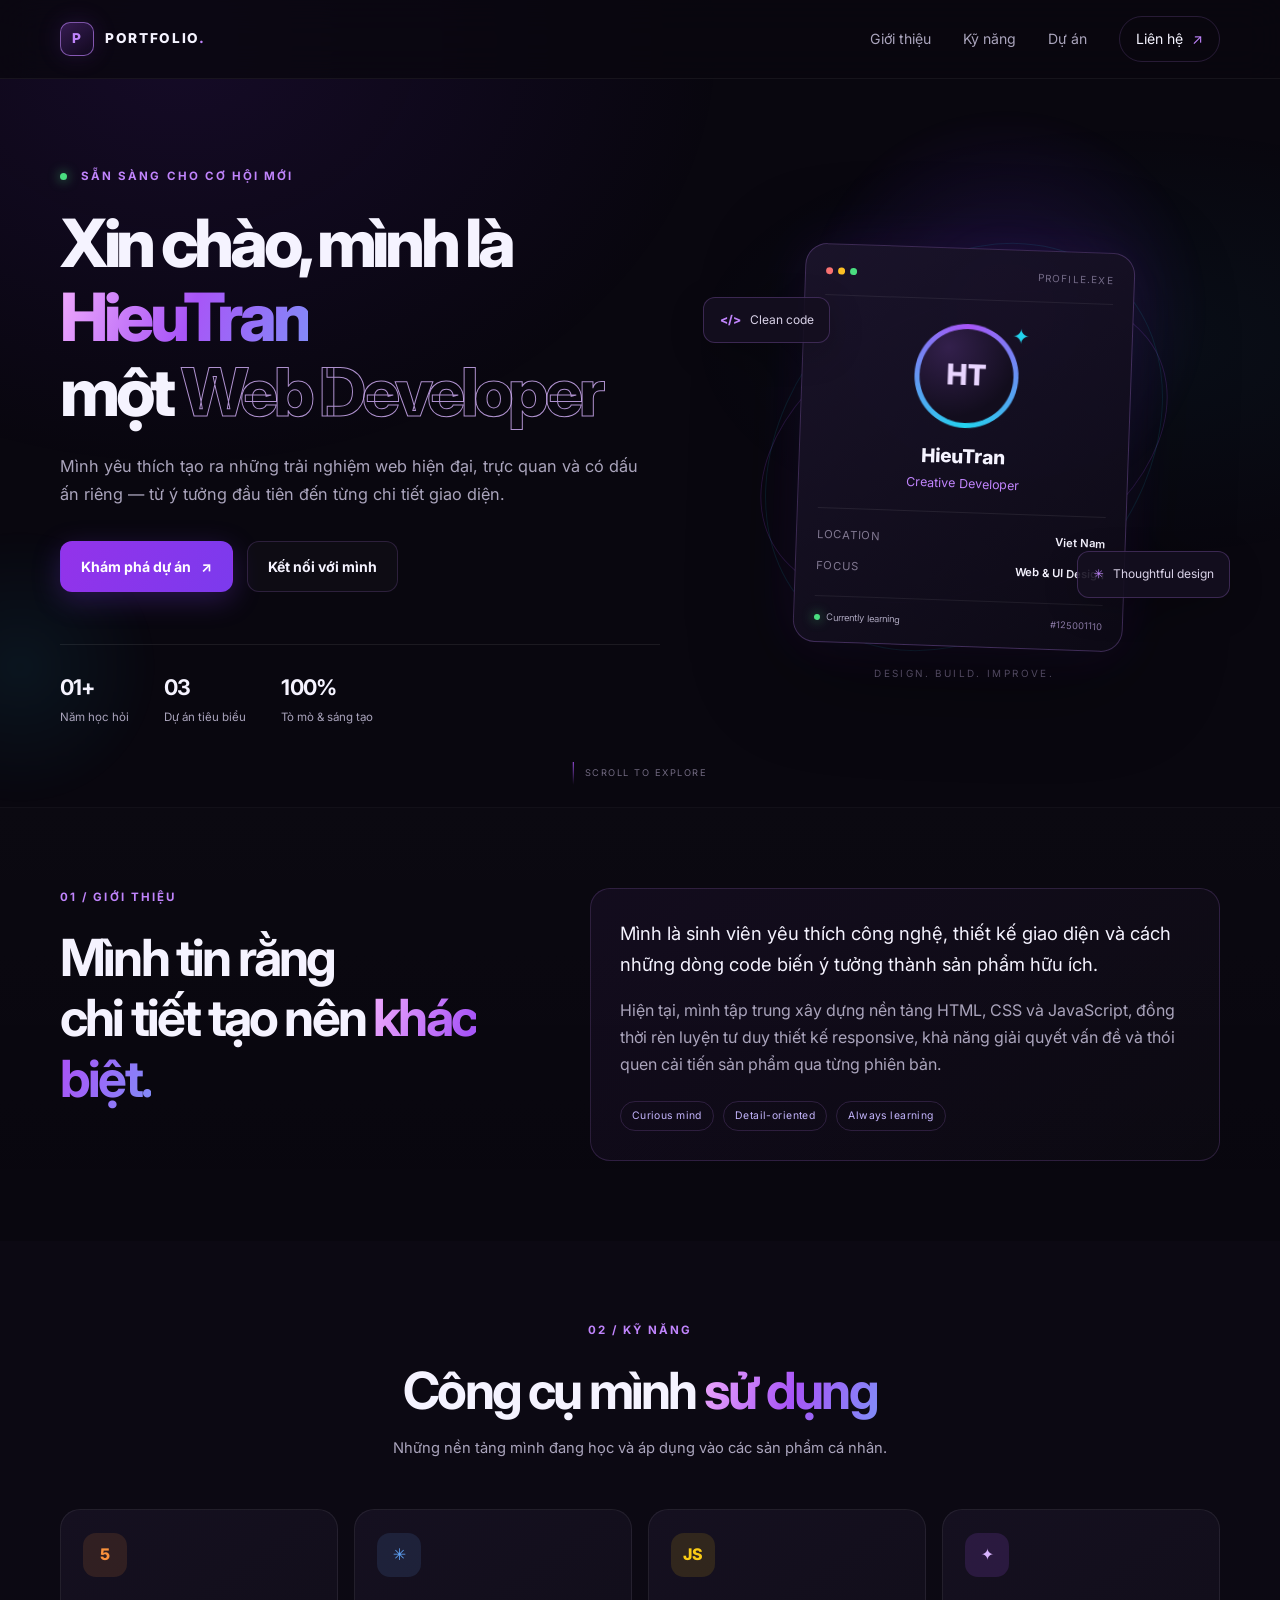
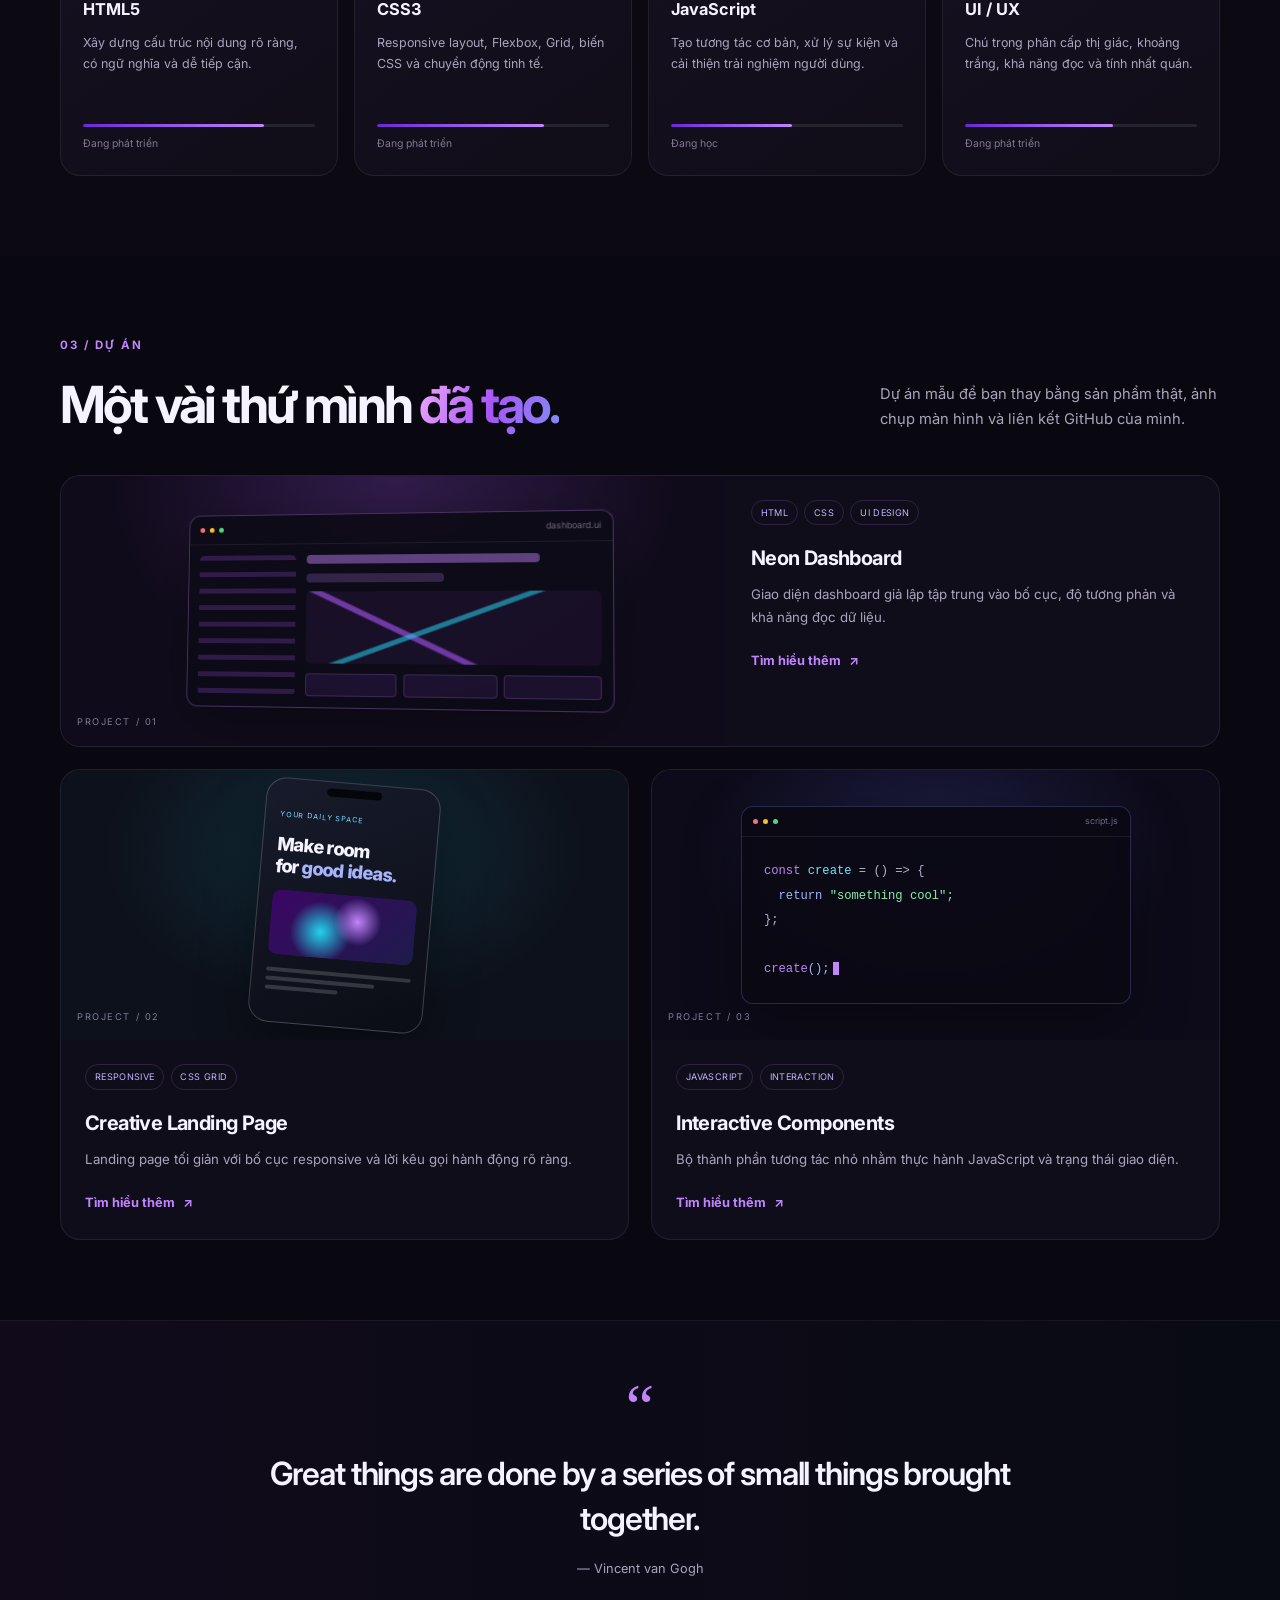
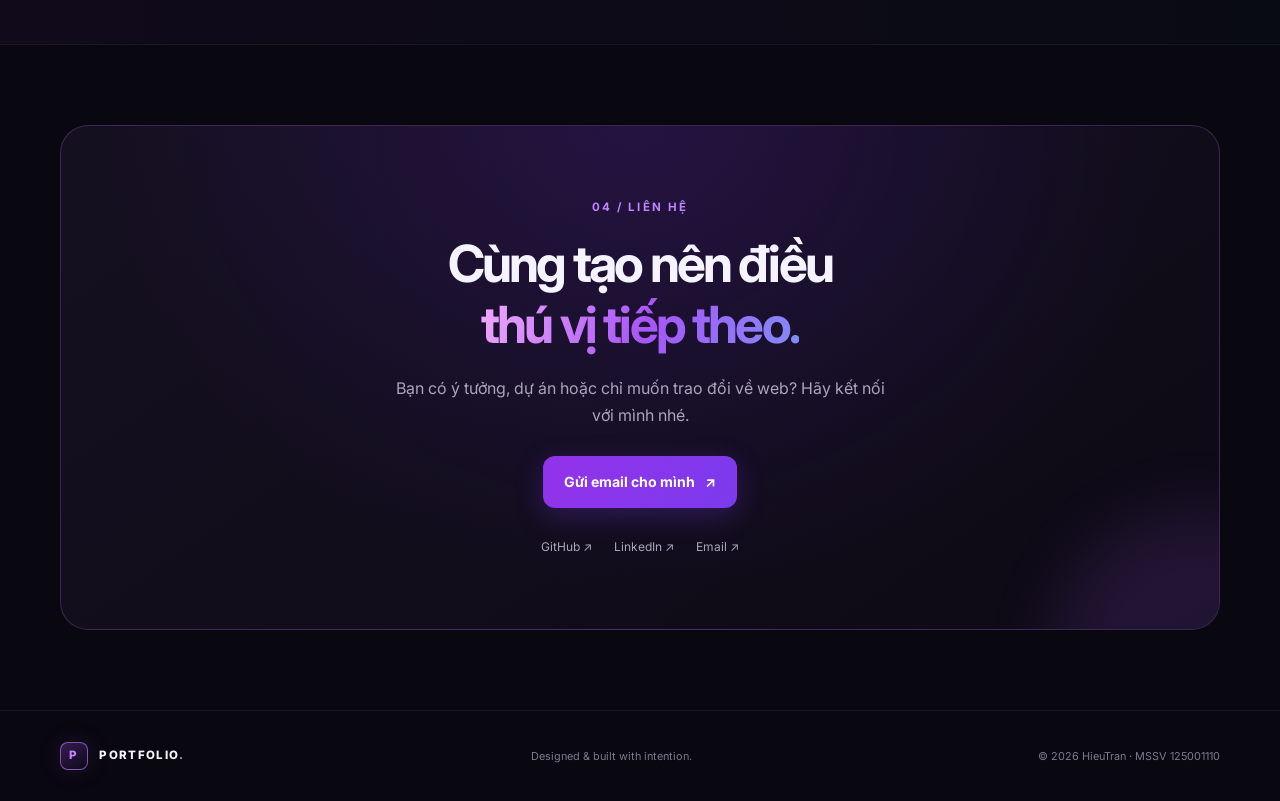
==== Portfolio_Dark_Neon_125001110/index.html @ f409e131 "Add files via upload" ====
<!doctype html>
<html lang="vi">
<head>
  <meta charset="utf-8">
  <meta name="viewport" content="width=device-width, initial-scale=1">
  <meta name="description" content="Portfolio cá nhân — giới thiệu, kỹ năng, dự án và cách liên hệ.">
  <meta name="theme-color" content="#09070f">
  <title>Portfolio | HieuTran</title>

  <!-- Animate.css: hiệu ứng mở đầu cho tiêu đề, mô tả và CTA -->
  <link rel="stylesheet" href="https://cdnjs.cloudflare.com/ajax/libs/animate.css/4.1.1/animate.min.css">
  <!-- AOS: hiệu ứng khi cuộn đến từng khu vực -->
  <link rel="stylesheet" href="https://unpkg.com/aos@2.3.1/dist/aos.css">
  <link rel="preconnect" href="https://fonts.googleapis.com">
  <link rel="preconnect" href="https://fonts.gstatic.com" crossorigin>
  <link href="https://fonts.googleapis.com/css2?family=Inter:wght@400;500;600;700;800&display=swap" rel="stylesheet">
  <link rel="stylesheet" href="css/style.css">
  <script src="js/main.js" defer></script>
</head>
<body>
  <a class="skip-link" href="#main">Bỏ qua điều hướng</a>
  <header class="site-header">
    <div class="container header-inner">
      <a class="brand" href="#home" aria-label="Về đầu trang"><span class="brand-mark">P</span><span>PORTFOLIO<span class="brand-dot">.</span></span></a>
      <button class="menu-toggle" type="button" aria-expanded="false" aria-controls="primary-nav" aria-label="Mở menu điều hướng">
        <span></span><span></span><span></span>
      </button>
      <nav id="primary-nav" class="primary-nav" aria-label="Điều hướng chính">
        <a href="#about">Giới thiệu</a>
        <a href="#skills">Kỹ năng</a>
        <a href="#projects">Dự án</a>
        <a href="#contact" class="nav-cta">Liên hệ <span aria-hidden="true">↗</span></a>
      </nav>
    </div>
  </header>

  <main id="main">
    <section id="home" class="hero section-shell">
      <div class="hero-glow hero-glow-one" aria-hidden="true"></div>
      <div class="hero-glow hero-glow-two" aria-hidden="true"></div>
      <div class="container hero-grid">
        <div class="hero-copy">
          <p class="eyebrow animate__animated animate__fadeInUp"><span class="status-dot"></span> SẴN SÀNG CHO CƠ HỘI MỚI</p>
          <h1 class="animate__animated animate__fadeInUp animate__delay-1s">Xin chào, mình là <span class="gradient-text">HieuTran</span><br>một <span class="outline-text">Web Developer</span></h1>
          <p class="hero-description animate__animated animate__fadeInUp animate__delay-2s">Mình yêu thích tạo ra những trải nghiệm web hiện đại, trực quan và có dấu ấn riêng — từ ý tưởng đầu tiên đến từng chi tiết giao diện.</p>
          <div class="hero-actions animate__animated animate__fadeInUp animate__delay-2s">
            <a class="button button-primary" href="#projects">Khám phá dự án <span aria-hidden="true">↗</span></a>
            <a class="button button-ghost" href="#contact">Kết nối với mình</a>
          </div>
          <div class="hero-meta">
            <div><strong>01+</strong><span>Năm học hỏi</span></div>
            <div><strong>03</strong><span>Dự án tiêu biểu</span></div>
            <div><strong>100%</strong><span>Tò mò & sáng tạo</span></div>
          </div>
        </div>
        <div class="hero-visual" data-aos="zoom-in" data-aos-duration="900">
          <div class="orbit orbit-one"></div><div class="orbit orbit-two"></div>
          <div class="profile-card">
            <div class="profile-card-top"><span class="window-dots"><i></i><i></i><i></i></span><span class="card-label">PROFILE.EXE</span></div>
            <div class="avatar-wrap"><div class="avatar-ring"><div class="avatar">HT</div></div><span class="avatar-spark">✦</span></div>
            <p class="profile-name">HieuTran</p>
            <p class="profile-role">Creative Developer</p>
            <div class="profile-divider"></div>
            <div class="profile-data"><span>LOCATION</span><strong>Viet Nam</strong></div>
            <div class="profile-data"><span>FOCUS</span><strong>Web & UI Design</strong></div>
            <div class="profile-card-footer"><span class="status-dot"></span> Currently learning <span class="footer-code">#125001110</span></div>
          </div>
          <div class="floating-tag tag-code"><span>&lt;/&gt;</span> Clean code</div>
          <div class="floating-tag tag-design"><span>✳</span> Thoughtful design</div>
          <div class="visual-caption">DESIGN. BUILD. IMPROVE.</div>
        </div>
      </div>
      <a href="#about" class="scroll-cue" aria-label="Cuộn xuống phần giới thiệu"><span></span> SCROLL TO EXPLORE</a>
    </section>

    <section id="about" class="section section-about">
      <div class="container about-grid">
        <div class="section-heading" data-aos="fade-up">
          <p class="eyebrow">01 / GIỚI THIỆU</p>
          <h2>Mình tin rằng<br>chi tiết tạo nên <span class="gradient-text">khác biệt.</span></h2>
        </div>
        <article class="about-card" data-aos="fade-up" data-aos-delay="100">
          <p class="large-copy">Mình là sinh viên yêu thích công nghệ, thiết kế giao diện và cách những dòng code biến ý tưởng thành sản phẩm hữu ích.</p>
          <p>Hiện tại, mình tập trung xây dựng nền tảng HTML, CSS và JavaScript, đồng thời rèn luyện tư duy thiết kế responsive, khả năng giải quyết vấn đề và thói quen cải tiến sản phẩm qua từng phiên bản.</p>
          <div class="about-tags"><span>Curious mind</span><span>Detail-oriented</span><span>Always learning</span></div>
        </article>
      </div>
    </section>

    <section id="skills" class="section section-skills">
      <div class="container">
        <div class="section-heading centered" data-aos="fade-up">
          <p class="eyebrow">02 / KỸ NĂNG</p>
          <h2>Công cụ mình <span class="gradient-text">sử dụng</span></h2>
          <p class="section-intro">Những nền tảng mình đang học và áp dụng vào các sản phẩm cá nhân.</p>
        </div>
        <div class="skills-grid">
          <article class="skill-card" data-aos="fade-up" data-aos-delay="0"><div class="skill-icon icon-html">5</div><h3>HTML5</h3><p>Xây dựng cấu trúc nội dung rõ ràng, có ngữ nghĩa và dễ tiếp cận.</p><div class="skill-level"><span style="width:78%"></span></div><small>Đang phát triển</small></article>
          <article class="skill-card" data-aos="fade-up" data-aos-delay="100"><div class="skill-icon icon-css">✳</div><h3>CSS3</h3><p>Responsive layout, Flexbox, Grid, biến CSS và chuyển động tinh tế.</p><div class="skill-level"><span style="width:72%"></span></div><small>Đang phát triển</small></article>
          <article class="skill-card" data-aos="fade-up" data-aos-delay="200"><div class="skill-icon icon-js">JS</div><h3>JavaScript</h3><p>Tạo tương tác cơ bản, xử lý sự kiện và cải thiện trải nghiệm người dùng.</p><div class="skill-level"><span style="width:52%"></span></div><small>Đang học</small></article>
          <article class="skill-card" data-aos="fade-up" data-aos-delay="300"><div class="skill-icon icon-ui">✦</div><h3>UI / UX</h3><p>Chú trọng phân cấp thị giác, khoảng trắng, khả năng đọc và tính nhất quán.</p><div class="skill-level"><span style="width:64%"></span></div><small>Đang phát triển</small></article>
        </div>
      </div>
    </section>

    <section id="projects" class="section section-projects">
      <div class="container">
        <div class="section-heading project-heading" data-aos="fade-up">
          <div><p class="eyebrow">03 / DỰ ÁN</p><h2>Một vài thứ mình <span class="gradient-text">đã tạo.</span></h2></div>
          <p class="section-intro">Dự án mẫu để bạn thay bằng sản phẩm thật, ảnh chụp màn hình và liên kết GitHub của mình.</p>
        </div>
        <div class="projects-grid">
          <article class="project-card project-featured" data-aos="fade-up">
            <div class="project-art art-one"><div class="art-window"><div class="art-top"><i></i><i></i><i></i><span>dashboard.ui</span></div><div class="art-layout"><div class="art-sidebar"></div><div class="art-content"><div class="art-bar"></div><div class="art-bar short"></div><div class="art-chart"></div><div class="art-cards"><i></i><i></i><i></i></div></div></div></div><span class="art-index">PROJECT / 01</span></div>
            <div class="project-info"><div class="project-tags"><span>HTML</span><span>CSS</span><span>UI DESIGN</span></div><h3>Neon Dashboard</h3><p>Giao diện dashboard giả lập tập trung vào bố cục, độ tương phản và khả năng đọc dữ liệu.</p><a class="text-link" href="#contact">Tìm hiểu thêm <span aria-hidden="true">↗</span></a></div>
          </article>
          <article class="project-card" data-aos="fade-up" data-aos-delay="100">
            <div class="project-art art-two"><div class="phone-mock"><div class="phone-notch"></div><div class="phone-kicker">YOUR DAILY SPACE</div><div class="phone-title">Make room<br>for <span>good ideas.</span></div><div class="phone-shape"></div><div class="phone-lines"><i></i><i></i><i></i></div></div><span class="art-index">PROJECT / 02</span></div>
            <div class="project-info"><div class="project-tags"><span>RESPONSIVE</span><span>CSS GRID</span></div><h3>Creative Landing Page</h3><p>Landing page tối giản với bố cục responsive và lời kêu gọi hành động rõ ràng.</p><a class="text-link" href="#contact">Tìm hiểu thêm <span aria-hidden="true">↗</span></a></div>
          </article>
          <article class="project-card" data-aos="fade-up" data-aos-delay="200">
            <div class="project-art art-three"><div class="code-window"><div class="code-top"><i></i><i></i><i></i><span>script.js</span></div><div class="code-lines"><b>const</b> <em>create</em> = () =&gt; {<br><span> &nbsp; return</span> <strong>"something cool";</strong><br>};<br><br><b>create</b><span>();</span><div class="code-cursor"></div></div></div><span class="art-index">PROJECT / 03</span></div>
            <div class="project-info"><div class="project-tags"><span>JAVASCRIPT</span><span>INTERACTION</span></div><h3>Interactive Components</h3><p>Bộ thành phần tương tác nhỏ nhằm thực hành JavaScript và trạng thái giao diện.</p><a class="text-link" href="#contact">Tìm hiểu thêm <span aria-hidden="true">↗</span></a></div>
          </article>
        </div>
      </div>
    </section>

    <section class="quote-section">
      <div class="container quote-inner" data-aos="fade-up"><span class="quote-mark">“</span><blockquote>Great things are done by a series of small things brought together.</blockquote><p>— Vincent van Gogh</p></div>
    </section>

    <section id="contact" class="section section-contact">
      <div class="container contact-panel" data-aos="zoom-in">
        <div class="contact-orb" aria-hidden="true"></div>
        <p class="eyebrow">04 / LIÊN HỆ</p>
        <h2>Cùng tạo nên điều<br><span class="gradient-text">thú vị tiếp theo.</span></h2>
        <p class="contact-copy">Bạn có ý tưởng, dự án hoặc chỉ muốn trao đổi về web? Hãy kết nối với mình nhé.</p>
        <a class="button button-primary contact-button" href="mailto:your.email@example.com">Gửi email cho mình <span aria-hidden="true">↗</span></a>
        <div class="social-links"><a href="https://github.com/" target="_blank" rel="noreferrer">GitHub ↗</a><a href="https://www.linkedin.com/" target="_blank" rel="noreferrer">LinkedIn ↗</a><a href="mailto:your.email@example.com">Email ↗</a></div>
      </div>
    </section>
  </main>

  <footer class="site-footer">
    <div class="container footer-inner"><a class="brand footer-brand" href="#home"><span class="brand-mark">P</span><span>PORTFOLIO<span class="brand-dot">.</span></span></a><p>Designed & built with intention.</p><p>© <span id="current-year">2026</span> HieuTran · MSSV 125001110</p></div>
  </footer>

  <script src="https://unpkg.com/aos@2.3.1/dist/aos.js"></script>
  <script>
    document.addEventListener('DOMContentLoaded', function () {
      if (window.AOS) {
        AOS.init({ duration: 700, easing: 'ease-out-cubic', once: true, offset: 70 });
      }
    });
  </script>
</body>
</html>
---- Portfolio_Dark_Neon_125001110/css/style.css ----
/* ==========================================================
   PORTFOLIO — Dark / Neon Purple
   CSS variables + Flexbox/Grid + responsive + hover/focus
   ========================================================== */
:root {
  color-scheme: dark;
  --primary-color: #a855f7;
  --primary-bright: #c084fc;
  --primary-deep: #6d28d9;
  --accent-color: #22d3ee;
  --bg-color: #09070f;
  --surface-color: #100d1b;
  --surface-raised: #171225;
  --text-color: #f5f3ff;
  --muted-color: #aaa4bc;
  --border-color: rgba(192, 132, 252, .17);
  --font-family: "Inter", system-ui, -apple-system, BlinkMacSystemFont, "Segoe UI", sans-serif;
  --space-xs: .5rem;
  --space-sm: .75rem;
  --space-md: 1rem;
  --space-lg: 1.5rem;
  --space-xl: 2rem;
  --space-2xl: 3rem;
  --space-3xl: 5rem;
  --radius-sm: 12px;
  --radius-md: 20px;
  --radius-lg: 28px;
  --container-width: 1160px;
  --transition: 220ms ease;
}
* { box-sizing: border-box; }
html { scroll-behavior: smooth; scroll-padding-top: 90px; }
body { margin: 0; background: var(--bg-color); color: var(--text-color); font-family: var(--font-family); line-height: 1.7; overflow-x: hidden; }
body::before { content: ""; position: fixed; inset: 0; z-index: -2; pointer-events: none; background: radial-gradient(ellipse at 14% 5%, rgba(109,40,217,.12), transparent 35%), radial-gradient(ellipse at 88% 38%, rgba(34,211,238,.045), transparent 28%); }
a { color: inherit; text-decoration: none; }
button, input, textarea { font: inherit; }
button, a { -webkit-tap-highlight-color: transparent; }
a:focus-visible, button:focus-visible { outline: 3px solid var(--accent-color); outline-offset: 4px; border-radius: 8px; }
::selection { background: rgba(168,85,247,.45); color: white; }
.container { width: min(var(--container-width), calc(100% - 3rem)); margin-inline: auto; }
.skip-link { position: absolute; top: -100px; left: 1rem; z-index: 1000; padding: .75rem 1rem; background: var(--primary-color); color: white; border-radius: 8px; }
.skip-link:focus { top: 1rem; }
.site-header { position: sticky; top: 0; z-index: 100; border-bottom: 1px solid rgba(255,255,255,.055); background: rgba(9,7,15,.78); backdrop-filter: blur(18px); }
.header-inner, .primary-nav, .brand, .hero-actions, .hero-meta, .profile-card-top, .window-dots, .profile-card-footer, .project-tags, .social-links, .footer-inner { display: flex; align-items: center; }
.header-inner { min-height: 78px; justify-content: space-between; gap: 2rem; }
.brand { gap: .7rem; font-weight: 800; font-size: .85rem; letter-spacing: .12em; }
.brand-mark { display: grid; place-items: center; width: 34px; height: 34px; border: 1px solid rgba(192,132,252,.6); border-radius: 10px; background: linear-gradient(145deg, rgba(168,85,247,.28), rgba(109,40,217,.06)); color: var(--primary-bright); box-shadow: 0 0 24px rgba(168,85,247,.15); }
.brand-dot { color: var(--primary-bright); }
.primary-nav { gap: 2rem; color: var(--muted-color); font-size: .88rem; }
.primary-nav a { transition: color var(--transition); }
.primary-nav a:hover, .primary-nav a:focus-visible { color: white; }
.primary-nav .nav-cta { padding: .6rem 1rem; border: 1px solid var(--border-color); border-radius: 999px; color: var(--text-color); }
.nav-cta span { color: var(--primary-bright); margin-left: .3rem; }
.menu-toggle { display: none; border: 1px solid var(--border-color); background: var(--surface-color); padding: .6rem; border-radius: 10px; }
.menu-toggle span { display: block; width: 21px; height: 2px; margin: 4px; background: white; }
.section-shell { position: relative; }
.hero { display: flex; align-items: center; min-height: 680px; padding: 5.5rem 0 5rem; overflow: hidden; }
.hero-grid { display: grid; grid-template-columns: 1.08fr .92fr; align-items: center; gap: 3rem; position: relative; z-index: 1; }
.hero-glow { position: absolute; border-radius: 50%; filter: blur(2px); pointer-events: none; }
.hero-glow-one { width: 420px; height: 420px; top: 3%; right: 5%; background: radial-gradient(circle, rgba(109,40,217,.2), transparent 68%); }
.hero-glow-two { width: 280px; height: 280px; bottom: 0; left: -120px; background: radial-gradient(circle, rgba(34,211,238,.07), transparent 70%); }
.eyebrow { color: var(--primary-bright); font-size: .72rem; font-weight: 700; letter-spacing: .18em; margin: 0 0 1.2rem; }
.status-dot { display: inline-block; width: 7px; height: 7px; border-radius: 50%; background: #4ade80; box-shadow: 0 0 12px rgba(74,222,128,.8); margin-right: .55rem; }
.hero h1 { max-width: 740px; margin: 0; font-size: clamp(2.7rem, 5.2vw, 4.7rem); line-height: 1.12; letter-spacing: -.065em; font-weight: 800; }
.gradient-text { color: var(--primary-bright); background: linear-gradient(110deg, #f0abfc 0%, #a855f7 52%, #818cf8 100%); -webkit-background-clip: text; background-clip: text; -webkit-text-fill-color: transparent; }
.outline-text { color: transparent; -webkit-text-stroke: 1px rgba(216,180,254,.8); }
.hero-description { max-width: 590px; color: var(--muted-color); font-size: 1.02rem; margin: 1.5rem 0 2rem; }
.hero-actions { flex-wrap: wrap; gap: .85rem; }
.button { display: inline-flex; align-items: center; justify-content: center; gap: .65rem; min-height: 48px; padding: .8rem 1.25rem; border: 1px solid transparent; border-radius: 12px; font-weight: 700; font-size: .88rem; transition: transform var(--transition), box-shadow var(--transition), background var(--transition), border-color var(--transition); }
.button:hover { transform: translateY(-3px); }
.button-primary { background: linear-gradient(115deg, #9333ea, #7c3aed); color: white; box-shadow: 0 8px 28px rgba(124,58,237,.27); }
.button-primary:hover { box-shadow: 0 12px 36px rgba(168,85,247,.4); }
.button-ghost { border-color: var(--border-color); background: rgba(255,255,255,.025); color: var(--text-color); }
.button-ghost:hover { background: rgba(168,85,247,.1); border-color: rgba(192,132,252,.5); }
.hero-meta { gap: 2.2rem; margin-top: 3.2rem; padding-top: 1.5rem; border-top: 1px solid rgba(255,255,255,.08); }
.hero-meta div { display: grid; gap: .15rem; }
.hero-meta strong { font-size: 1.35rem; letter-spacing: -.04em; }
.hero-meta span { font-size: .72rem; color: var(--muted-color); }
.hero-visual { min-height: 470px; position: relative; display: grid; place-items: center; }
.orbit { position: absolute; border: 1px solid rgba(168,85,247,.2); border-radius: 50%; transform: rotate(-25deg); }
.orbit-one { width: 430px; height: 280px; }
.orbit-two { width: 350px; height: 450px; border-color: rgba(34,211,238,.12); transform: rotate(42deg); }
.profile-card { position: relative; z-index: 1; width: min(330px, 78%); padding: 1.15rem 1.25rem 1rem; border: 1px solid rgba(192,132,252,.25); border-radius: 22px; background: linear-gradient(145deg, rgba(27,20,43,.96), rgba(13,10,22,.96)); box-shadow: 0 25px 100px rgba(0,0,0,.4), 0 0 55px rgba(124,58,237,.12); transform: rotate(2deg); }
.profile-card-top { justify-content: space-between; padding-bottom: .9rem; border-bottom: 1px solid rgba(255,255,255,.07); }
.window-dots { gap: 5px; }
.window-dots i, .code-top i, .art-top i { display: block; width: 7px; height: 7px; border-radius: 50%; background: #f87171; }
.window-dots i:nth-child(2), .code-top i:nth-child(2), .art-top i:nth-child(2) { background: #fbbf24; }
.window-dots i:nth-child(3), .code-top i:nth-child(3), .art-top i:nth-child(3) { background: #4ade80; }
.card-label { color: #746b88; font-size: .62rem; letter-spacing: .12em; }
.avatar-wrap { position: relative; width: 104px; margin: 1.5rem auto .8rem; }
.avatar-ring { padding: 5px; border-radius: 50%; background: conic-gradient(from 0deg, #a855f7, #22d3ee, #a855f7); }
.avatar { display: grid; place-items: center; width: 94px; height: 94px; border-radius: 50%; background: radial-gradient(circle at 30% 20%, #33204c, #120d1d 70%); color: #e9d5ff; font-weight: 800; font-size: 1.8rem; }
.avatar-spark { position: absolute; top: -7px; right: -10px; color: var(--accent-color); font-size: 1.3rem; }
.profile-name, .profile-role { text-align: center; margin: 0; }
.profile-name { font-size: 1.2rem; font-weight: 800; }
.profile-role { color: var(--primary-bright); font-size: .78rem; }
.profile-divider { height: 1px; background: rgba(255,255,255,.08); margin: 1.1rem 0 .75rem; }
.profile-data { display: flex; justify-content: space-between; gap: 1rem; padding: .35rem 0; font-size: .7rem; }
.profile-data span { color: #817891; letter-spacing: .07em; }
.profile-data strong { font-weight: 600; }
.profile-card-footer { margin-top: .9rem; padding-top: .85rem; border-top: 1px solid rgba(255,255,255,.07); color: #aaa4bc; font-size: .58rem; white-space: nowrap; }
.profile-card-footer .status-dot { width: 6px; height: 6px; margin-right: .4rem; }
.footer-code { margin-left: auto; color: #8b7aa6; }
.floating-tag { position: absolute; z-index: 2; padding: .75rem .95rem; border: 1px solid rgba(192,132,252,.23); border-radius: 12px; background: rgba(20,15,32,.9); box-shadow: 0 10px 35px rgba(0,0,0,.2); font-size: .75rem; color: #d9d2e8; animation: float 5s ease-in-out infinite; }
.floating-tag span { color: var(--primary-bright); font-weight: 800; margin-right: .4rem; }
.tag-code { top: 18%; left: -1%; }
.tag-design { right: -2%; bottom: 18%; animation-delay: -2.5s; }
.visual-caption { position: absolute; bottom: 0; color: #645b75; letter-spacing: .24em; font-size: .62rem; }
@keyframes float { 0%,100% { transform: translateY(0); } 50% { transform: translateY(-9px); } }
.scroll-cue { position: absolute; bottom: 1.4rem; left: 50%; transform: translateX(-50%); display: flex; align-items: center; gap: .7rem; color: #716980; font-size: .58rem; letter-spacing: .16em; }
.scroll-cue span { width: 1px; height: 23px; background: linear-gradient(var(--primary-color), transparent); }
.section { padding: var(--space-3xl) 0; }
.section-about { border-top: 1px solid rgba(255,255,255,.04); background: linear-gradient(180deg, rgba(255,255,255,.012), transparent); }
.about-grid { display: grid; grid-template-columns: .85fr 1.15fr; gap: 4rem; align-items: start; }
.section-heading h2, .contact-panel h2 { margin: 0; font-size: clamp(2rem, 4vw, 3.2rem); line-height: 1.18; letter-spacing: -.055em; }
.about-card { padding: 1.8rem; border: 1px solid var(--border-color); border-radius: var(--radius-md); background: linear-gradient(140deg, rgba(168,85,247,.06), rgba(255,255,255,.015)); }
.about-card p { color: var(--muted-color); margin: 0 0 1rem; }
.about-card .large-copy { color: var(--text-color); font-size: 1.15rem; line-height: 1.7; }
.about-tags { display: flex; flex-wrap: wrap; gap: .55rem; margin-top: 1.4rem; }
.about-tags span, .project-tags span { border: 1px solid var(--border-color); border-radius: 999px; padding: .35rem .7rem; color: #c4b5fd; font-size: .65rem; letter-spacing: .04em; }
.section-skills { background: #0c0913; }
.centered { text-align: center; max-width: 700px; margin: 0 auto 3rem; }
.section-intro { max-width: 520px; color: var(--muted-color); font-size: .92rem; margin: 1rem 0 0; }
.centered .section-intro { margin-inline: auto; }
.skills-grid { display: grid; grid-template-columns: repeat(4, 1fr); gap: 1rem; }
.skill-card { min-height: 260px; padding: 1.4rem; border: 1px solid rgba(255,255,255,.07); border-radius: var(--radius-md); background: linear-gradient(145deg, #151020, #100d18); transition: transform var(--transition), border-color var(--transition), box-shadow var(--transition); }
.skill-card:hover { transform: translateY(-6px); border-color: rgba(168,85,247,.5); box-shadow: 0 15px 45px rgba(0,0,0,.2); }
.skill-icon { display: grid; place-items: center; width: 44px; height: 44px; margin-bottom: 1.2rem; border-radius: 13px; font-weight: 800; font-size: 1rem; }
.icon-html { color: #fb923c; background: rgba(251,146,60,.12); }
.icon-css { color: #60a5fa; background: rgba(96,165,250,.12); }
.icon-js { color: #facc15; background: rgba(250,204,21,.12); }
.icon-ui { color: #d8b4fe; background: rgba(168,85,247,.15); }
.skill-card h3 { margin: 0 0 .5rem; font-size: 1.02rem; }
.skill-card p { min-height: 76px; color: var(--muted-color); font-size: .78rem; margin: 0 0 1rem; }
.skill-level { height: 3px; overflow: hidden; background: rgba(255,255,255,.09); border-radius: 99px; }
.skill-level span { display: block; height: 100%; background: linear-gradient(90deg, var(--primary-deep), var(--primary-bright)); border-radius: inherit; }
.skill-card small { display: block; color: #817891; font-size: .65rem; margin-top: .5rem; }
.section-projects { overflow: hidden; }
.project-heading { display: flex; justify-content: space-between; align-items: end; gap: 2rem; margin-bottom: 2.5rem; }
.project-heading .section-intro { max-width: 340px; margin-bottom: .2rem; }
.projects-grid { display: grid; grid-template-columns: repeat(2, minmax(0, 1fr)); gap: 1.4rem; }
.project-card { overflow: hidden; border: 1px solid rgba(255,255,255,.08); border-radius: var(--radius-md); background: var(--surface-color); transition: transform var(--transition), border-color var(--transition), box-shadow var(--transition); }
.project-card:hover { transform: translateY(-5px); border-color: rgba(168,85,247,.45); box-shadow: 0 20px 55px rgba(0,0,0,.2); }
.project-featured { grid-column: 1 / -1; display: grid; grid-template-columns: 1.15fr .85fr; }
.project-art { min-height: 270px; position: relative; display: grid; place-items: center; overflow: hidden; background: radial-gradient(ellipse at 50% 0%, rgba(168,85,247,.22), transparent 60%), #100b1b; }
.art-two { background: radial-gradient(ellipse at 50% 30%, rgba(34,211,238,.15), transparent 60%), #0d111b; }
.art-three { background: radial-gradient(ellipse at 50% 30%, rgba(99,102,241,.2), transparent 60%), #0d0b19; }
.art-window { width: 75%; max-width: 430px; border: 1px solid rgba(192,132,252,.32); border-radius: 12px; overflow: hidden; background: rgba(13,10,22,.92); box-shadow: 0 18px 55px rgba(0,0,0,.35); transform: perspective(900px) rotateY(-8deg) rotateX(3deg); }
.art-top, .code-top { display: flex; align-items: center; gap: 5px; height: 30px; padding: 0 .7rem; border-bottom: 1px solid rgba(255,255,255,.07); }
.art-top span, .code-top span { margin-left: auto; color: #716780; font-size: .55rem; }
.art-top i, .code-top i { width: 5px; height: 5px; }
.art-layout { display: grid; grid-template-columns: 25% 1fr; min-height: 165px; padding: .7rem; gap: .7rem; }
.art-sidebar { border-radius: 5px; background: repeating-linear-gradient(to bottom, rgba(168,85,247,.22) 0 5px, transparent 5px 17px); }
.art-content { display: flex; flex-direction: column; gap: .6rem; }
.art-bar { height: 9px; width: 80%; border-radius: 4px; background: rgba(192,132,252,.45); }
.art-bar.short { width: 48%; opacity: .45; }
.art-chart { flex: 1; min-height: 55px; border-radius: 5px; background: linear-gradient(160deg, transparent 45%, rgba(34,211,238,.55) 46% 48%, transparent 49%), linear-gradient(25deg, transparent 35%, rgba(168,85,247,.6) 36% 38%, transparent 39%), rgba(168,85,247,.07); }
.art-cards { display: flex; gap: .4rem; }
.art-cards i { flex: 1; height: 23px; border: 1px solid rgba(192,132,252,.2); border-radius: 4px; background: rgba(168,85,247,.1); }
.art-index { position: absolute; bottom: 1rem; left: 1rem; color: rgba(221,214,254,.55); font-size: .58rem; letter-spacing: .17em; }
.phone-mock { position: relative; width: 175px; min-height: 245px; padding: 1.3rem .9rem .8rem; border: 1px solid rgba(255,255,255,.2); border-radius: 20px; background: linear-gradient(155deg, #171b2b, #0b0d15); box-shadow: 0 20px 50px rgba(0,0,0,.4); transform: rotate(5deg); }
.phone-notch { position: absolute; width: 55px; height: 8px; top: 6px; left: 50%; transform: translateX(-50%); border-radius: 10px; background: #05060a; }
.phone-kicker { color: #7dd3fc; font-size: .45rem; letter-spacing: .12em; margin-top: .6rem; }
.phone-title { font-size: 1.15rem; line-height: 1.2; font-weight: 800; margin-top: .7rem; letter-spacing: -.05em; }
.phone-title span { color: #a5b4fc; }
.phone-shape { height: 65px; margin: .8rem 0; border-radius: 9px; background: radial-gradient(circle at 60% 40%, #c084fc, transparent 25%), radial-gradient(circle at 35% 60%, #22d3ee, transparent 30%), linear-gradient(135deg, #3b0764, #1e1b4b); }
.phone-lines { display: grid; gap: 5px; }
.phone-lines i { height: 4px; border-radius: 4px; background: rgba(255,255,255,.16); }
.phone-lines i:nth-child(2) { width: 75%; }.phone-lines i:nth-child(3) { width: 50%; }
.code-window { width: 75%; max-width: 390px; border: 1px solid rgba(129,140,248,.25); border-radius: 12px; overflow: hidden; background: rgba(10,9,20,.94); box-shadow: 0 20px 55px rgba(0,0,0,.35); }
.code-lines { position: relative; padding: 1.4rem; color: #b9b2ca; font: .76rem/2 monospace; }
.code-lines b { color: #c084fc; font-weight: 500; }.code-lines em { color: #67e8f9; font-style: normal; }.code-lines strong { color: #86efac; font-weight: 500; }.code-lines span { color: #a5b4fc; }
.code-cursor { display: inline-block; width: 6px; height: 13px; margin-left: 3px; background: var(--primary-bright); vertical-align: middle; animation: blink 1s steps(2) infinite; }
@keyframes blink { 50% { opacity: 0; } }
.project-info { padding: 1.5rem; }
.project-tags { flex-wrap: wrap; gap: .4rem; }
.project-tags span { font-size: .57rem; padding: .25rem .55rem; }
.project-info h3 { margin: 1rem 0 .5rem; font-size: 1.25rem; letter-spacing: -.03em; }
.project-info p { color: var(--muted-color); font-size: .83rem; margin: 0 0 1.1rem; }
.text-link { display: inline-flex; align-items: center; gap: .5rem; color: var(--primary-bright); font-size: .8rem; font-weight: 700; }
.text-link span { transition: transform var(--transition); }
.text-link:hover span { transform: translate(3px, -3px); }
.quote-section { padding: 4rem 0; border-block: 1px solid rgba(255,255,255,.05); background: linear-gradient(90deg, rgba(168,85,247,.05), rgba(34,211,238,.025)); }
.quote-inner { text-align: center; max-width: 760px; }
.quote-mark { color: var(--primary-bright); font-family: Georgia, serif; font-size: 4rem; line-height: .7; }
blockquote { margin: 1rem 0; font-size: clamp(1.25rem, 2.8vw, 2rem); font-weight: 600; line-height: 1.4; letter-spacing: -.035em; }
.quote-inner p { color: var(--muted-color); font-size: .8rem; margin: 0; }
.section-contact { padding: 5rem 0; }
.contact-panel { position: relative; overflow: hidden; padding: 4.5rem 2rem; border: 1px solid rgba(192,132,252,.23); border-radius: var(--radius-lg); text-align: center; background: radial-gradient(ellipse at 50% 0%, rgba(109,40,217,.2), transparent 65%), linear-gradient(145deg, #151020, #0d0a15); }
.contact-panel > *:not(.contact-orb) { position: relative; z-index: 1; }
.contact-panel .eyebrow { margin-bottom: 1rem; }
.contact-copy { max-width: 500px; margin: 1.3rem auto 1.7rem; color: var(--muted-color); }
.contact-button { margin-bottom: 1.8rem; }
.contact-orb { position: absolute; width: 300px; height: 300px; right: -130px; bottom: -180px; border-radius: 50%; background: rgba(168,85,247,.13); filter: blur(30px); }
.social-links { justify-content: center; flex-wrap: wrap; gap: 1.4rem; }
.social-links a { color: #aaa4bc; font-size: .75rem; transition: color var(--transition); }
.social-links a:hover { color: white; }
.site-footer { border-top: 1px solid rgba(255,255,255,.06); }
.footer-inner { min-height: 90px; justify-content: space-between; gap: 1rem; }
.footer-brand { font-size: .72rem; }
.footer-brand .brand-mark { width: 28px; height: 28px; border-radius: 8px; }
.footer-inner p { color: #817891; font-size: .68rem; margin: 0; }

@media (max-width: 950px) {
  .hero { min-height: auto; padding: 5rem 0 6rem; }
  .hero-grid { grid-template-columns: 1fr 1fr; gap: 1.5rem; }
  .hero h1 { font-size: clamp(2.5rem, 5.6vw, 4rem); }
  .hero-meta { gap: 1.2rem; }
  .hero-visual { min-height: 420px; }
  .orbit-one { width: 350px; height: 240px; }.orbit-two { width: 300px; height: 390px; }
  .skills-grid { grid-template-columns: repeat(2, 1fr); }
  .about-grid { gap: 2rem; }
}
@media (max-width: 700px) {
  .container { width: min(100% - 2rem, var(--container-width)); }
  .header-inner { min-height: 68px; }
  .menu-toggle { display: block; cursor: pointer; }
  .primary-nav { display: none; position: absolute; top: calc(100% + 1px); left: 0; right: 0; padding: 1rem; flex-direction: column; align-items: stretch; gap: 0; background: rgba(12,9,19,.98); border-bottom: 1px solid var(--border-color); }
  .primary-nav.is-open { display: flex; }
  .primary-nav a { padding: .85rem 1rem; }
  .primary-nav .nav-cta { margin-top: .4rem; text-align: center; }
  .hero { padding: 4rem 0 5rem; }
  .hero-grid { grid-template-columns: 1fr; }
  .hero-copy { position: relative; z-index: 2; }
  .hero h1 { font-size: clamp(2.55rem, 11vw, 4rem); }
  .hero-description { font-size: .95rem; }
  .hero-meta { gap: 1rem; justify-content: space-between; margin-top: 2.4rem; }
  .hero-meta strong { font-size: 1.15rem; }
  .hero-meta span { font-size: .65rem; }
  .hero-visual { min-height: 410px; margin-top: .5rem; }
  .tag-code { left: 0; }.tag-design { right: 0; }
  .scroll-cue { bottom: .6rem; }
  .section { padding: 4rem 0; }
  .about-grid { grid-template-columns: 1fr; gap: 1.5rem; }
  .about-card { padding: 1.3rem; }
  .centered { margin-bottom: 2rem; }
  .skills-grid { gap: .75rem; }
  .skill-card { padding: 1rem; min-height: 0; }
  .skill-card p { min-height: 100px; font-size: .75rem; }
  .project-heading { display: block; }
  .project-heading .section-intro { margin-top: 1rem; }
  .projects-grid { grid-template-columns: 1fr; }
  .project-featured { grid-column: auto; grid-template-columns: 1fr; }
  .project-art { min-height: 245px; }
  .contact-panel { padding: 3.5rem 1.25rem; }
  .footer-inner { padding: 1.5rem 0; flex-direction: column; align-items: flex-start; }
}
@media (max-width: 390px) {
  .hero-actions { align-items: stretch; flex-direction: column; }
  .hero-actions .button { width: 100%; }
  .hero-meta { gap: .55rem; }
  .hero-meta strong { font-size: 1rem; }
  .hero-meta span { max-width: 90px; }
  .profile-card { width: 84%; }
  .floating-tag { font-size: .65rem; padding: .6rem .7rem; }
  .skills-grid { grid-template-columns: 1fr; }
  .skill-card p { min-height: 0; }
}
@media (prefers-reduced-motion: reduce) {
  *, *::before, *::after { scroll-behavior: auto !important; animation-duration: .01ms !important; animation-iteration-count: 1 !important; transition-duration: .01ms !important; }
}
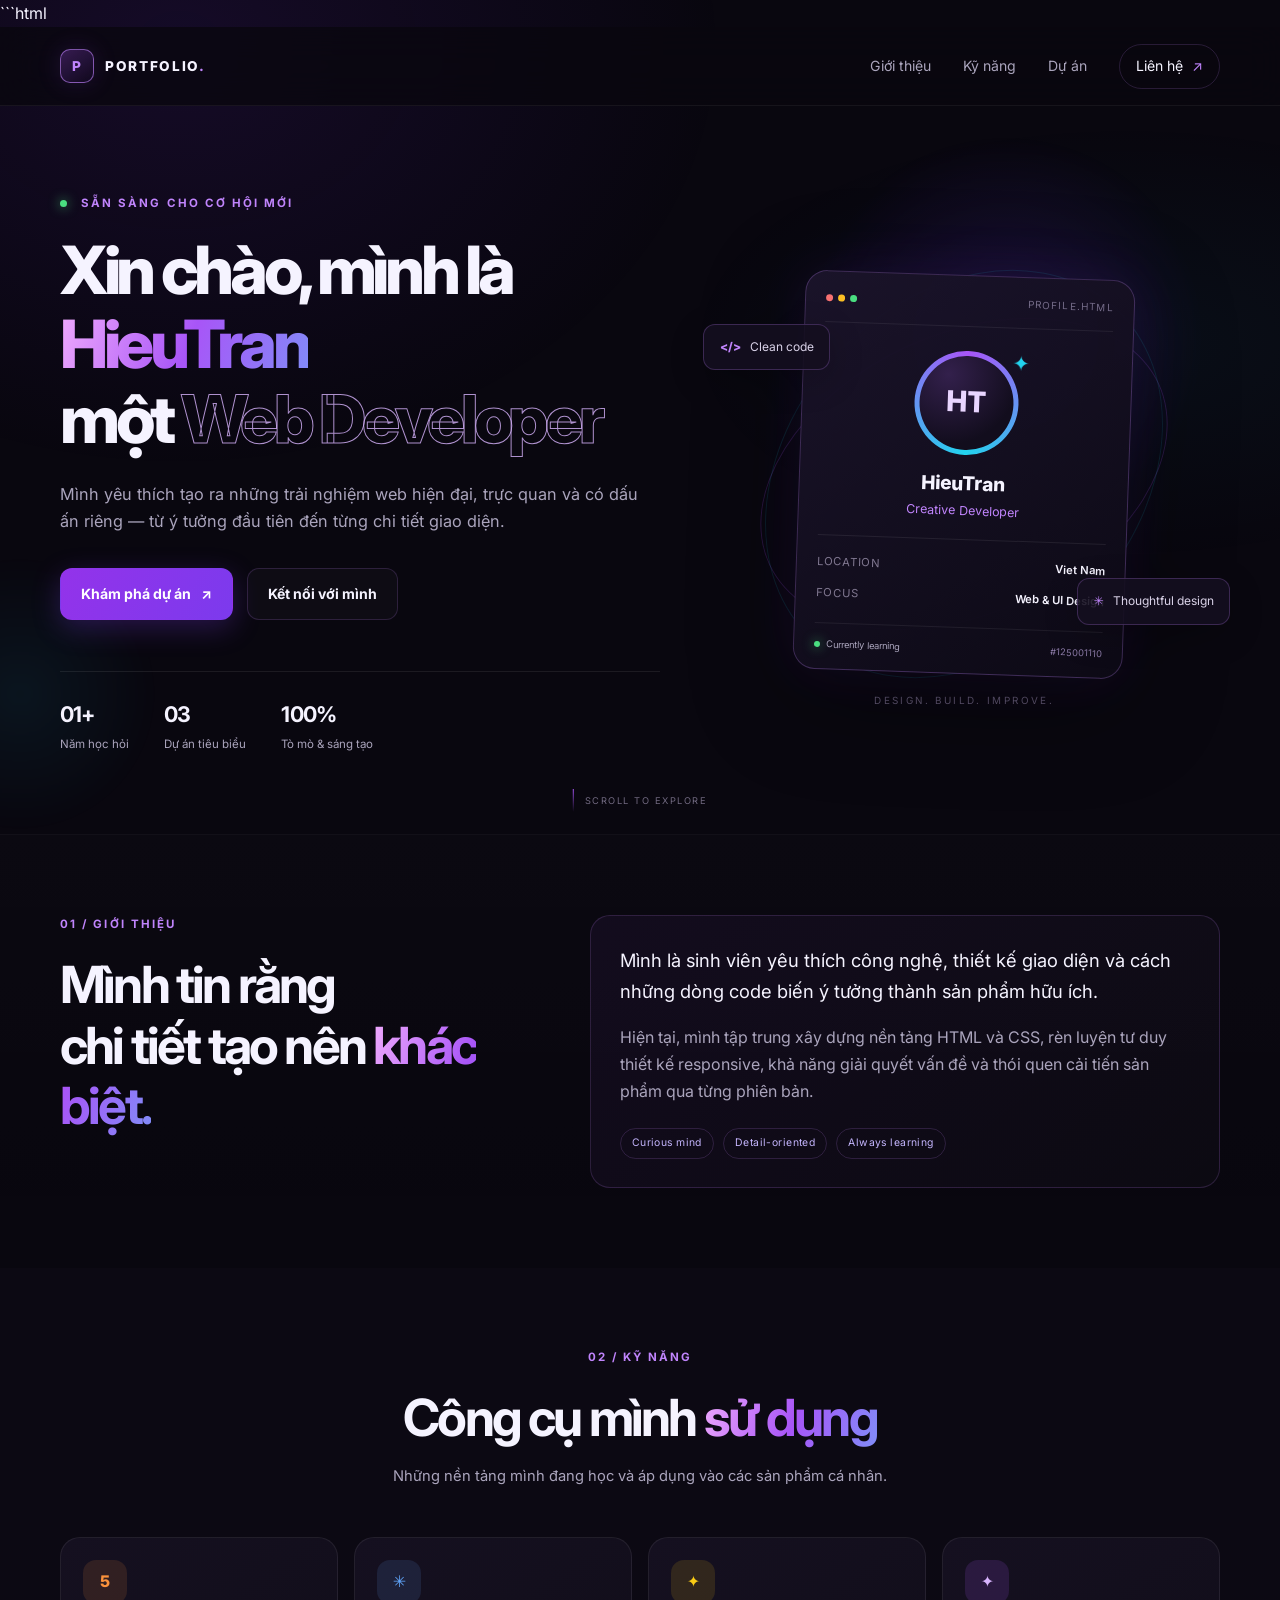
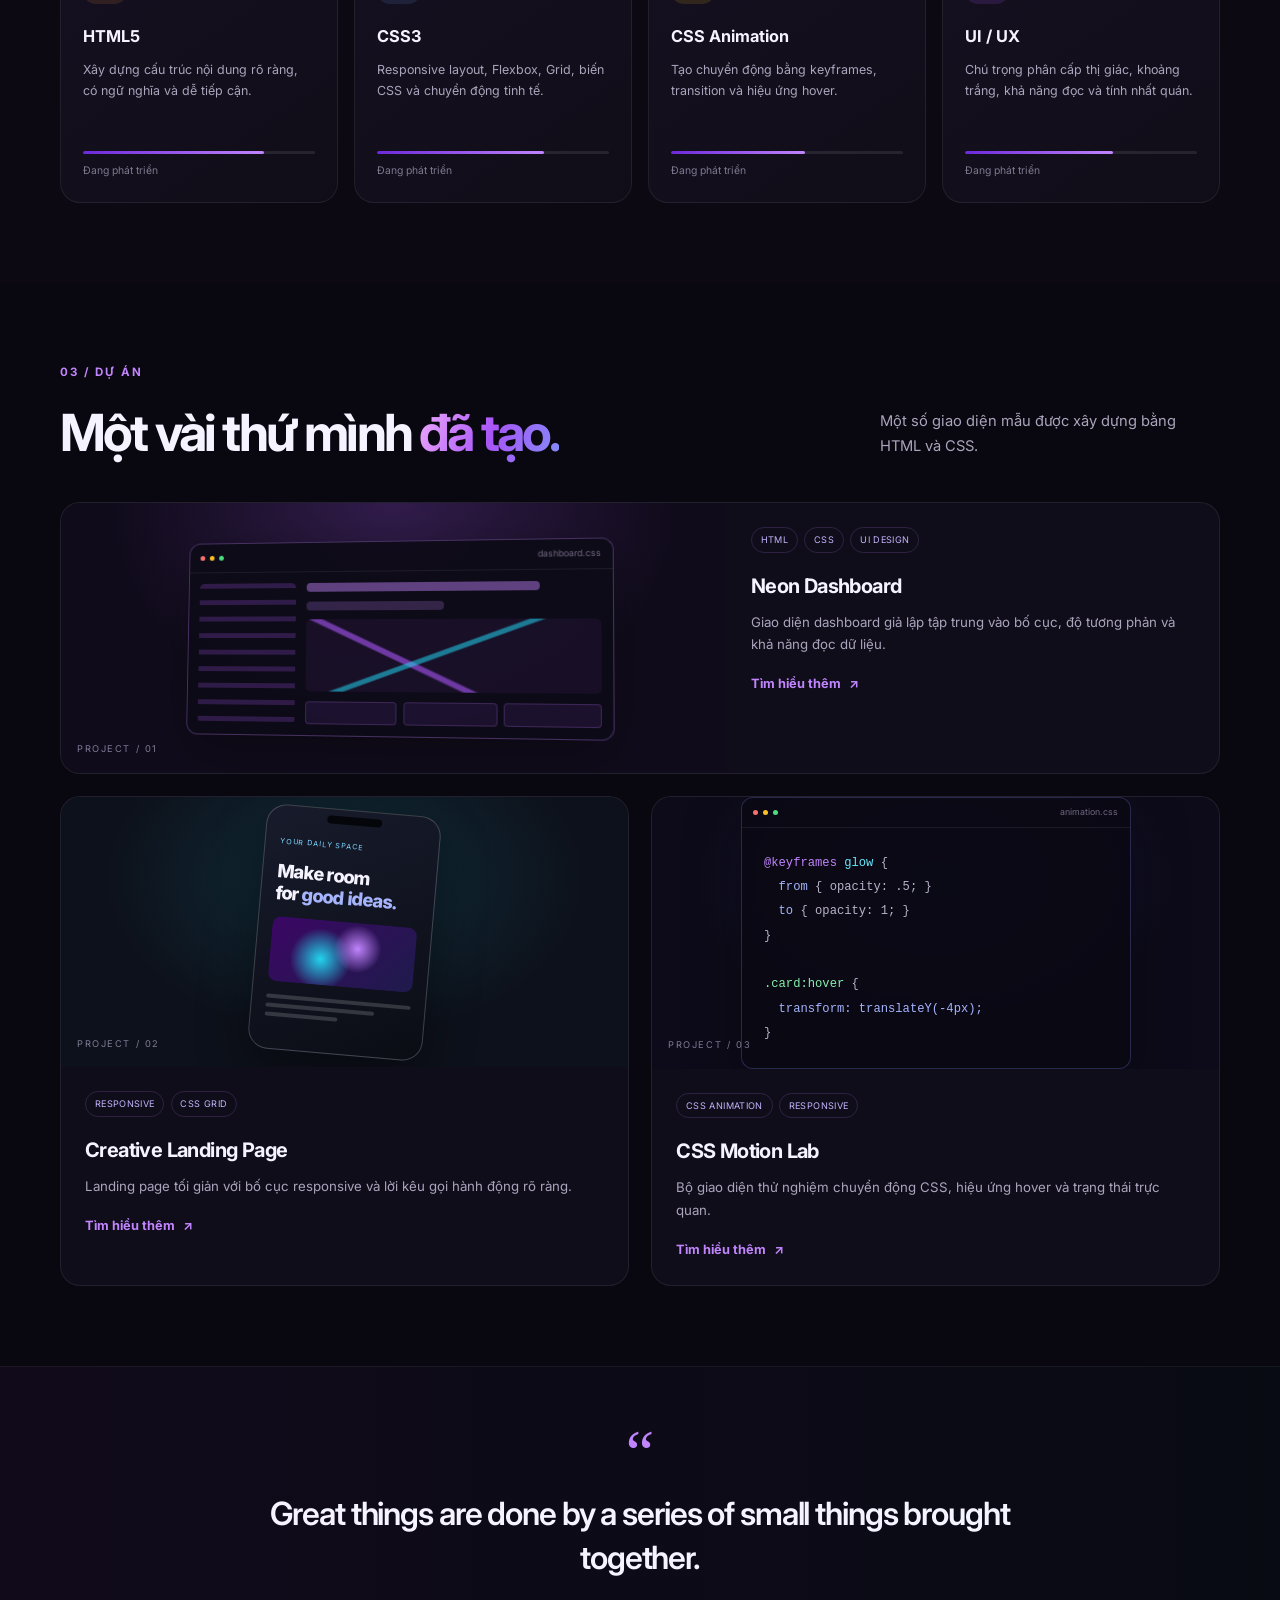
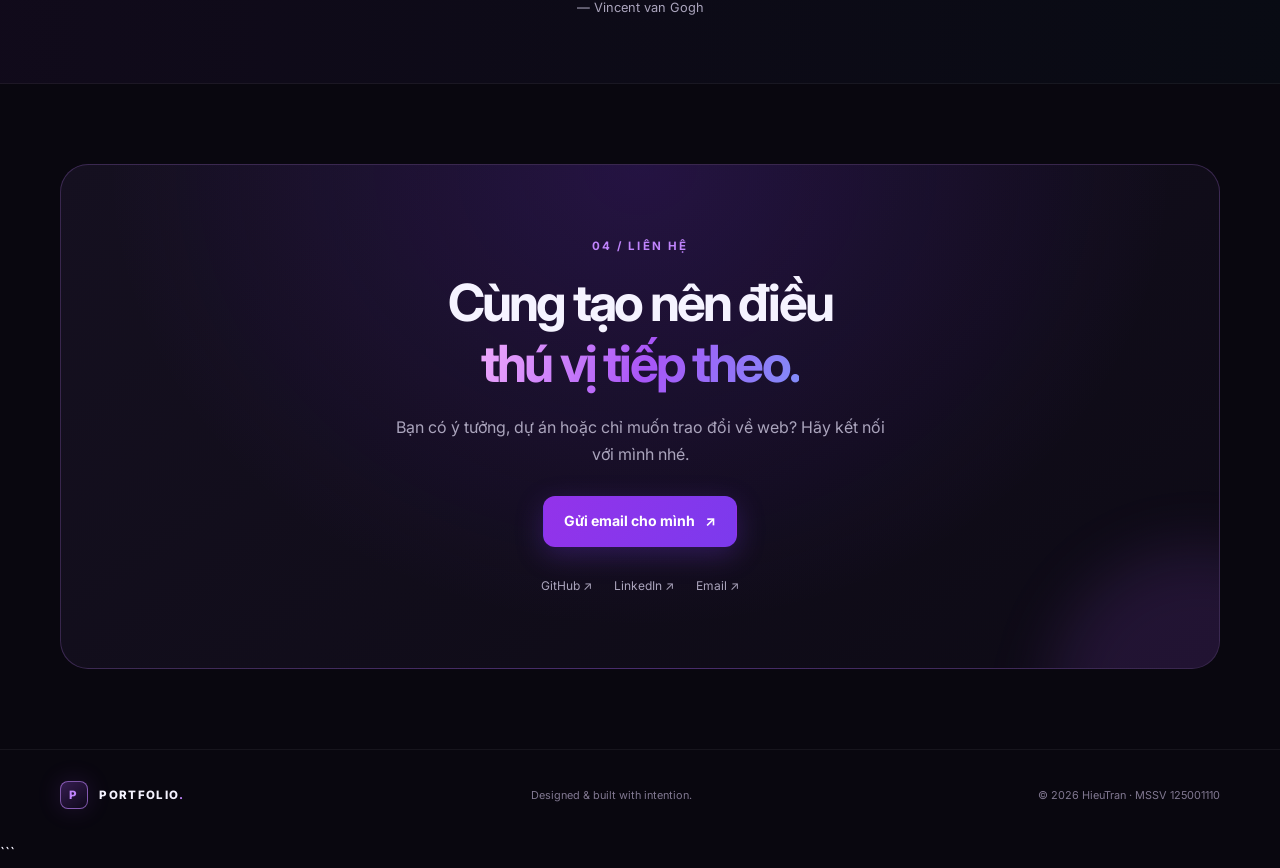
==== commit 9d6c3f29: "Update index.html" ====
--- a/Portfolio_Dark_Neon_125001110/index.html
+++ b/Portfolio_Dark_Neon_125001110/index.html
@@ -1,30 +1,28 @@
+```html
 <!doctype html>
 <html lang="vi">
 <head>
   <meta charset="utf-8">
   <meta name="viewport" content="width=device-width, initial-scale=1">
-  <meta name="description" content="Portfolio cá nhân — giới thiệu, kỹ năng, dự án và cách liên hệ.">
+  <meta name="description" content="Portfolio cá nhân của HieuTran — giới thiệu, kỹ năng, dự án và liên hệ.">
   <meta name="theme-color" content="#09070f">
   <title>Portfolio | HieuTran</title>
 
-  <!-- Animate.css: hiệu ứng mở đầu cho tiêu đề, mô tả và CTA -->
-  <link rel="stylesheet" href="https://cdnjs.cloudflare.com/ajax/libs/animate.css/4.1.1/animate.min.css">
-  <!-- AOS: hiệu ứng khi cuộn đến từng khu vực -->
-  <link rel="stylesheet" href="https://unpkg.com/aos@2.3.1/dist/aos.css">
   <link rel="preconnect" href="https://fonts.googleapis.com">
   <link rel="preconnect" href="https://fonts.gstatic.com" crossorigin>
   <link href="https://fonts.googleapis.com/css2?family=Inter:wght@400;500;600;700;800&display=swap" rel="stylesheet">
   <link rel="stylesheet" href="css/style.css">
-  <script src="js/main.js" defer></script>
 </head>
 <body>
   <a class="skip-link" href="#main">Bỏ qua điều hướng</a>
+
   <header class="site-header">
     <div class="container header-inner">
-      <a class="brand" href="#home" aria-label="Về đầu trang"><span class="brand-mark">P</span><span>PORTFOLIO<span class="brand-dot">.</span></span></a>
-      <button class="menu-toggle" type="button" aria-expanded="false" aria-controls="primary-nav" aria-label="Mở menu điều hướng">
-        <span></span><span></span><span></span>
-      </button>
+      <a class="brand" href="#home" aria-label="Về đầu trang">
+        <span class="brand-mark">P</span>
+        <span>PORTFOLIO<span class="brand-dot">.</span></span>
+      </a>
+
       <nav id="primary-nav" class="primary-nav" aria-label="Điều hướng chính">
         <a href="#about">Giới thiệu</a>
         <a href="#skills">Kỹ năng</a>
@@ -38,121 +36,280 @@
     <section id="home" class="hero section-shell">
       <div class="hero-glow hero-glow-one" aria-hidden="true"></div>
       <div class="hero-glow hero-glow-two" aria-hidden="true"></div>
+
       <div class="container hero-grid">
         <div class="hero-copy">
-          <p class="eyebrow animate__animated animate__fadeInUp"><span class="status-dot"></span> SẴN SÀNG CHO CƠ HỘI MỚI</p>
-          <h1 class="animate__animated animate__fadeInUp animate__delay-1s">Xin chào, mình là <span class="gradient-text">HieuTran</span><br>một <span class="outline-text">Web Developer</span></h1>
-          <p class="hero-description animate__animated animate__fadeInUp animate__delay-2s">Mình yêu thích tạo ra những trải nghiệm web hiện đại, trực quan và có dấu ấn riêng — từ ý tưởng đầu tiên đến từng chi tiết giao diện.</p>
-          <div class="hero-actions animate__animated animate__fadeInUp animate__delay-2s">
-            <a class="button button-primary" href="#projects">Khám phá dự án <span aria-hidden="true">↗</span></a>
+          <p class="eyebrow reveal">
+            <span class="status-dot"></span>
+            SẴN SÀNG CHO CƠ HỘI MỚI
+          </p>
+
+          <h1 class="reveal reveal-delay-1">
+            Xin chào, mình là
+            <span class="gradient-text">HieuTran</span><br>
+            một <span class="outline-text">Web Developer</span>
+          </h1>
+
+          <p class="hero-description reveal reveal-delay-2">
+            Mình yêu thích tạo ra những trải nghiệm web hiện đại, trực quan
+            và có dấu ấn riêng — từ ý tưởng đầu tiên đến từng chi tiết giao diện.
+          </p>
+
+          <div class="hero-actions reveal reveal-delay-3">
+            <a class="button button-primary" href="#projects">
+              Khám phá dự án <span aria-hidden="true">↗</span>
+            </a>
             <a class="button button-ghost" href="#contact">Kết nối với mình</a>
           </div>
+
           <div class="hero-meta">
             <div><strong>01+</strong><span>Năm học hỏi</span></div>
             <div><strong>03</strong><span>Dự án tiêu biểu</span></div>
             <div><strong>100%</strong><span>Tò mò & sáng tạo</span></div>
           </div>
         </div>
-        <div class="hero-visual" data-aos="zoom-in" data-aos-duration="900">
-          <div class="orbit orbit-one"></div><div class="orbit orbit-two"></div>
+
+        <div class="hero-visual reveal reveal-delay-2">
+          <div class="orbit orbit-one"></div>
+          <div class="orbit orbit-two"></div>
+
           <div class="profile-card">
-            <div class="profile-card-top"><span class="window-dots"><i></i><i></i><i></i></span><span class="card-label">PROFILE.EXE</span></div>
-            <div class="avatar-wrap"><div class="avatar-ring"><div class="avatar">HT</div></div><span class="avatar-spark">✦</span></div>
+            <div class="profile-card-top">
+              <span class="window-dots"><i></i><i></i><i></i></span>
+              <span class="card-label">PROFILE.HTML</span>
+            </div>
+
+            <div class="avatar-wrap">
+              <div class="avatar-ring"><div class="avatar">HT</div></div>
+              <span class="avatar-spark">✦</span>
+            </div>
+
             <p class="profile-name">HieuTran</p>
             <p class="profile-role">Creative Developer</p>
             <div class="profile-divider"></div>
+
             <div class="profile-data"><span>LOCATION</span><strong>Viet Nam</strong></div>
             <div class="profile-data"><span>FOCUS</span><strong>Web & UI Design</strong></div>
-            <div class="profile-card-footer"><span class="status-dot"></span> Currently learning <span class="footer-code">#125001110</span></div>
-          </div>
+
+            <div class="profile-card-footer">
+              <span class="status-dot"></span>
+              Currently learning
+              <span class="footer-code">#125001110</span>
+            </div>
+          </div>
+
           <div class="floating-tag tag-code"><span>&lt;/&gt;</span> Clean code</div>
           <div class="floating-tag tag-design"><span>✳</span> Thoughtful design</div>
           <div class="visual-caption">DESIGN. BUILD. IMPROVE.</div>
         </div>
       </div>
-      <a href="#about" class="scroll-cue" aria-label="Cuộn xuống phần giới thiệu"><span></span> SCROLL TO EXPLORE</a>
+
+      <a href="#about" class="scroll-cue" aria-label="Cuộn xuống phần giới thiệu">
+        <span></span> SCROLL TO EXPLORE
+      </a>
     </section>
 
     <section id="about" class="section section-about">
       <div class="container about-grid">
-        <div class="section-heading" data-aos="fade-up">
+        <div class="section-heading reveal">
           <p class="eyebrow">01 / GIỚI THIỆU</p>
           <h2>Mình tin rằng<br>chi tiết tạo nên <span class="gradient-text">khác biệt.</span></h2>
         </div>
-        <article class="about-card" data-aos="fade-up" data-aos-delay="100">
-          <p class="large-copy">Mình là sinh viên yêu thích công nghệ, thiết kế giao diện và cách những dòng code biến ý tưởng thành sản phẩm hữu ích.</p>
-          <p>Hiện tại, mình tập trung xây dựng nền tảng HTML, CSS và JavaScript, đồng thời rèn luyện tư duy thiết kế responsive, khả năng giải quyết vấn đề và thói quen cải tiến sản phẩm qua từng phiên bản.</p>
-          <div class="about-tags"><span>Curious mind</span><span>Detail-oriented</span><span>Always learning</span></div>
+
+        <article class="about-card reveal reveal-delay-1">
+          <p class="large-copy">
+            Mình là sinh viên yêu thích công nghệ, thiết kế giao diện và cách
+            những dòng code biến ý tưởng thành sản phẩm hữu ích.
+          </p>
+          <p>
+            Hiện tại, mình tập trung xây dựng nền tảng HTML và CSS, rèn luyện
+            tư duy thiết kế responsive, khả năng giải quyết vấn đề và thói quen
+            cải tiến sản phẩm qua từng phiên bản.
+          </p>
+          <div class="about-tags">
+            <span>Curious mind</span>
+            <span>Detail-oriented</span>
+            <span>Always learning</span>
+          </div>
         </article>
       </div>
     </section>
 
     <section id="skills" class="section section-skills">
       <div class="container">
-        <div class="section-heading centered" data-aos="fade-up">
+        <div class="section-heading centered reveal">
           <p class="eyebrow">02 / KỸ NĂNG</p>
           <h2>Công cụ mình <span class="gradient-text">sử dụng</span></h2>
-          <p class="section-intro">Những nền tảng mình đang học và áp dụng vào các sản phẩm cá nhân.</p>
-        </div>
+          <p class="section-intro">
+            Những nền tảng mình đang học và áp dụng vào các sản phẩm cá nhân.
+          </p>
+        </div>
+
         <div class="skills-grid">
-          <article class="skill-card" data-aos="fade-up" data-aos-delay="0"><div class="skill-icon icon-html">5</div><h3>HTML5</h3><p>Xây dựng cấu trúc nội dung rõ ràng, có ngữ nghĩa và dễ tiếp cận.</p><div class="skill-level"><span style="width:78%"></span></div><small>Đang phát triển</small></article>
-          <article class="skill-card" data-aos="fade-up" data-aos-delay="100"><div class="skill-icon icon-css">✳</div><h3>CSS3</h3><p>Responsive layout, Flexbox, Grid, biến CSS và chuyển động tinh tế.</p><div class="skill-level"><span style="width:72%"></span></div><small>Đang phát triển</small></article>
-          <article class="skill-card" data-aos="fade-up" data-aos-delay="200"><div class="skill-icon icon-js">JS</div><h3>JavaScript</h3><p>Tạo tương tác cơ bản, xử lý sự kiện và cải thiện trải nghiệm người dùng.</p><div class="skill-level"><span style="width:52%"></span></div><small>Đang học</small></article>
-          <article class="skill-card" data-aos="fade-up" data-aos-delay="300"><div class="skill-icon icon-ui">✦</div><h3>UI / UX</h3><p>Chú trọng phân cấp thị giác, khoảng trắng, khả năng đọc và tính nhất quán.</p><div class="skill-level"><span style="width:64%"></span></div><small>Đang phát triển</small></article>
+          <article class="skill-card reveal">
+            <div class="skill-icon icon-html">5</div>
+            <h3>HTML5</h3>
+            <p>Xây dựng cấu trúc nội dung rõ ràng, có ngữ nghĩa và dễ tiếp cận.</p>
+            <div class="skill-level"><span style="width:78%"></span></div>
+            <small>Đang phát triển</small>
+          </article>
+
+          <article class="skill-card reveal reveal-delay-1">
+            <div class="skill-icon icon-css">✳</div>
+            <h3>CSS3</h3>
+            <p>Responsive layout, Flexbox, Grid, biến CSS và chuyển động tinh tế.</p>
+            <div class="skill-level"><span style="width:72%"></span></div>
+            <small>Đang phát triển</small>
+          </article>
+
+          <article class="skill-card reveal reveal-delay-2">
+            <div class="skill-icon icon-js">✦</div>
+            <h3>CSS Animation</h3>
+            <p>Tạo chuyển động bằng keyframes, transition và hiệu ứng hover.</p>
+            <div class="skill-level"><span style="width:58%"></span></div>
+            <small>Đang phát triển</small>
+          </article>
+
+          <article class="skill-card reveal reveal-delay-3">
+            <div class="skill-icon icon-ui">✦</div>
+            <h3>UI / UX</h3>
+            <p>Chú trọng phân cấp thị giác, khoảng trắng, khả năng đọc và tính nhất quán.</p>
+            <div class="skill-level"><span style="width:64%"></span></div>
+            <small>Đang phát triển</small>
+          </article>
         </div>
       </div>
     </section>
 
     <section id="projects" class="section section-projects">
       <div class="container">
-        <div class="section-heading project-heading" data-aos="fade-up">
-          <div><p class="eyebrow">03 / DỰ ÁN</p><h2>Một vài thứ mình <span class="gradient-text">đã tạo.</span></h2></div>
-          <p class="section-intro">Dự án mẫu để bạn thay bằng sản phẩm thật, ảnh chụp màn hình và liên kết GitHub của mình.</p>
-        </div>
+        <div class="section-heading project-heading reveal">
+          <div>
+            <p class="eyebrow">03 / DỰ ÁN</p>
+            <h2>Một vài thứ mình <span class="gradient-text">đã tạo.</span></h2>
+          </div>
+          <p class="section-intro">
+            Một số giao diện mẫu được xây dựng bằng HTML và CSS.
+          </p>
+        </div>
+
         <div class="projects-grid">
-          <article class="project-card project-featured" data-aos="fade-up">
-            <div class="project-art art-one"><div class="art-window"><div class="art-top"><i></i><i></i><i></i><span>dashboard.ui</span></div><div class="art-layout"><div class="art-sidebar"></div><div class="art-content"><div class="art-bar"></div><div class="art-bar short"></div><div class="art-chart"></div><div class="art-cards"><i></i><i></i><i></i></div></div></div></div><span class="art-index">PROJECT / 01</span></div>
-            <div class="project-info"><div class="project-tags"><span>HTML</span><span>CSS</span><span>UI DESIGN</span></div><h3>Neon Dashboard</h3><p>Giao diện dashboard giả lập tập trung vào bố cục, độ tương phản và khả năng đọc dữ liệu.</p><a class="text-link" href="#contact">Tìm hiểu thêm <span aria-hidden="true">↗</span></a></div>
-          </article>
-          <article class="project-card" data-aos="fade-up" data-aos-delay="100">
-            <div class="project-art art-two"><div class="phone-mock"><div class="phone-notch"></div><div class="phone-kicker">YOUR DAILY SPACE</div><div class="phone-title">Make room<br>for <span>good ideas.</span></div><div class="phone-shape"></div><div class="phone-lines"><i></i><i></i><i></i></div></div><span class="art-index">PROJECT / 02</span></div>
-            <div class="project-info"><div class="project-tags"><span>RESPONSIVE</span><span>CSS GRID</span></div><h3>Creative Landing Page</h3><p>Landing page tối giản với bố cục responsive và lời kêu gọi hành động rõ ràng.</p><a class="text-link" href="#contact">Tìm hiểu thêm <span aria-hidden="true">↗</span></a></div>
-          </article>
-          <article class="project-card" data-aos="fade-up" data-aos-delay="200">
-            <div class="project-art art-three"><div class="code-window"><div class="code-top"><i></i><i></i><i></i><span>script.js</span></div><div class="code-lines"><b>const</b> <em>create</em> = () =&gt; {<br><span> &nbsp; return</span> <strong>"something cool";</strong><br>};<br><br><b>create</b><span>();</span><div class="code-cursor"></div></div></div><span class="art-index">PROJECT / 03</span></div>
-            <div class="project-info"><div class="project-tags"><span>JAVASCRIPT</span><span>INTERACTION</span></div><h3>Interactive Components</h3><p>Bộ thành phần tương tác nhỏ nhằm thực hành JavaScript và trạng thái giao diện.</p><a class="text-link" href="#contact">Tìm hiểu thêm <span aria-hidden="true">↗</span></a></div>
+          <article class="project-card project-featured reveal">
+            <div class="project-art art-one">
+              <div class="art-window">
+                <div class="art-top">
+                  <i></i><i></i><i></i><span>dashboard.css</span>
+                </div>
+                <div class="art-layout">
+                  <div class="art-sidebar"></div>
+                  <div class="art-content">
+                    <div class="art-bar"></div>
+                    <div class="art-bar short"></div>
+                    <div class="art-chart"></div>
+                    <div class="art-cards"><i></i><i></i><i></i></div>
+                  </div>
+                </div>
+              </div>
+              <span class="art-index">PROJECT / 01</span>
+            </div>
+
+            <div class="project-info">
+              <div class="project-tags"><span>HTML</span><span>CSS</span><span>UI DESIGN</span></div>
+              <h3>Neon Dashboard</h3>
+              <p>Giao diện dashboard giả lập tập trung vào bố cục, độ tương phản và khả năng đọc dữ liệu.</p>
+              <a class="text-link" href="#contact">Tìm hiểu thêm <span aria-hidden="true">↗</span></a>
+            </div>
+          </article>
+
+          <article class="project-card reveal reveal-delay-1">
+            <div class="project-art art-two">
+              <div class="phone-mock">
+                <div class="phone-notch"></div>
+                <div class="phone-kicker">YOUR DAILY SPACE</div>
+                <div class="phone-title">Make room<br>for <span>good ideas.</span></div>
+                <div class="phone-shape"></div>
+                <div class="phone-lines"><i></i><i></i><i></i></div>
+              </div>
+              <span class="art-index">PROJECT / 02</span>
+            </div>
+
+            <div class="project-info">
+              <div class="project-tags"><span>RESPONSIVE</span><span>CSS GRID</span></div>
+              <h3>Creative Landing Page</h3>
+              <p>Landing page tối giản với bố cục responsive và lời kêu gọi hành động rõ ràng.</p>
+              <a class="text-link" href="#contact">Tìm hiểu thêm <span aria-hidden="true">↗</span></a>
+            </div>
+          </article>
+
+          <article class="project-card reveal reveal-delay-2">
+            <div class="project-art art-three">
+              <div class="code-window">
+                <div class="code-top">
+                  <i></i><i></i><i></i><span>animation.css</span>
+                </div>
+                <div class="code-lines">
+                  <b>@keyframes</b> <em>glow</em> {<br>
+                  <span>&nbsp; from</span> { opacity: .5; }<br>
+                  <span>&nbsp; to</span> { opacity: 1; }<br>
+                  }<br><br>
+                  <strong>.card:hover</strong> {<br>
+                  <span>&nbsp; transform: translateY(-4px);</span><br>
+                  }
+                </div>
+              </div>
+              <span class="art-index">PROJECT / 03</span>
+            </div>
+
+            <div class="project-info">
+              <div class="project-tags"><span>CSS ANIMATION</span><span>RESPONSIVE</span></div>
+              <h3>CSS Motion Lab</h3>
+              <p>Bộ giao diện thử nghiệm chuyển động CSS, hiệu ứng hover và trạng thái trực quan.</p>
+              <a class="text-link" href="#contact">Tìm hiểu thêm <span aria-hidden="true">↗</span></a>
+            </div>
           </article>
         </div>
       </div>
     </section>
 
     <section class="quote-section">
-      <div class="container quote-inner" data-aos="fade-up"><span class="quote-mark">“</span><blockquote>Great things are done by a series of small things brought together.</blockquote><p>— Vincent van Gogh</p></div>
+      <div class="container quote-inner reveal">
+        <span class="quote-mark">“</span>
+        <blockquote>Great things are done by a series of small things brought together.</blockquote>
+        <p>— Vincent van Gogh</p>
+      </div>
     </section>
 
     <section id="contact" class="section section-contact">
-      <div class="container contact-panel" data-aos="zoom-in">
+      <div class="container contact-panel reveal">
         <div class="contact-orb" aria-hidden="true"></div>
         <p class="eyebrow">04 / LIÊN HỆ</p>
         <h2>Cùng tạo nên điều<br><span class="gradient-text">thú vị tiếp theo.</span></h2>
-        <p class="contact-copy">Bạn có ý tưởng, dự án hoặc chỉ muốn trao đổi về web? Hãy kết nối với mình nhé.</p>
-        <a class="button button-primary contact-button" href="mailto:your.email@example.com">Gửi email cho mình <span aria-hidden="true">↗</span></a>
-        <div class="social-links"><a href="https://github.com/" target="_blank" rel="noreferrer">GitHub ↗</a><a href="https://www.linkedin.com/" target="_blank" rel="noreferrer">LinkedIn ↗</a><a href="mailto:your.email@example.com">Email ↗</a></div>
+        <p class="contact-copy">
+          Bạn có ý tưởng, dự án hoặc chỉ muốn trao đổi về web?
+          Hãy kết nối với mình nhé.
+        </p>
+        <a class="button button-primary contact-button" href="mailto:your.email@example.com">
+          Gửi email cho mình <span aria-hidden="true">↗</span>
+        </a>
+        <div class="social-links">
+          <a href="https://github.com/" target="_blank" rel="noreferrer">GitHub ↗</a>
+          <a href="https://www.linkedin.com/" target="_blank" rel="noreferrer">LinkedIn ↗</a>
+          <a href="mailto:your.email@example.com">Email ↗</a>
+        </div>
       </div>
     </section>
   </main>
 
   <footer class="site-footer">
-    <div class="container footer-inner"><a class="brand footer-brand" href="#home"><span class="brand-mark">P</span><span>PORTFOLIO<span class="brand-dot">.</span></span></a><p>Designed & built with intention.</p><p>© <span id="current-year">2026</span> HieuTran · MSSV 125001110</p></div>
+    <div class="container footer-inner">
+      <a class="brand footer-brand" href="#home">
+        <span class="brand-mark">P</span>
+        <span>PORTFOLIO<span class="brand-dot">.</span></span>
+      </a>
+      <p>Designed & built with intention.</p>
+      <p>© 2026 HieuTran · MSSV 125001110</p>
+    </div>
   </footer>
-
-  <script src="https://unpkg.com/aos@2.3.1/dist/aos.js"></script>
-  <script>
-    document.addEventListener('DOMContentLoaded', function () {
-      if (window.AOS) {
-        AOS.init({ duration: 700, easing: 'ease-out-cubic', once: true, offset: 70 });
-      }
-    });
-  </script>
 </body>
 </html>
+```
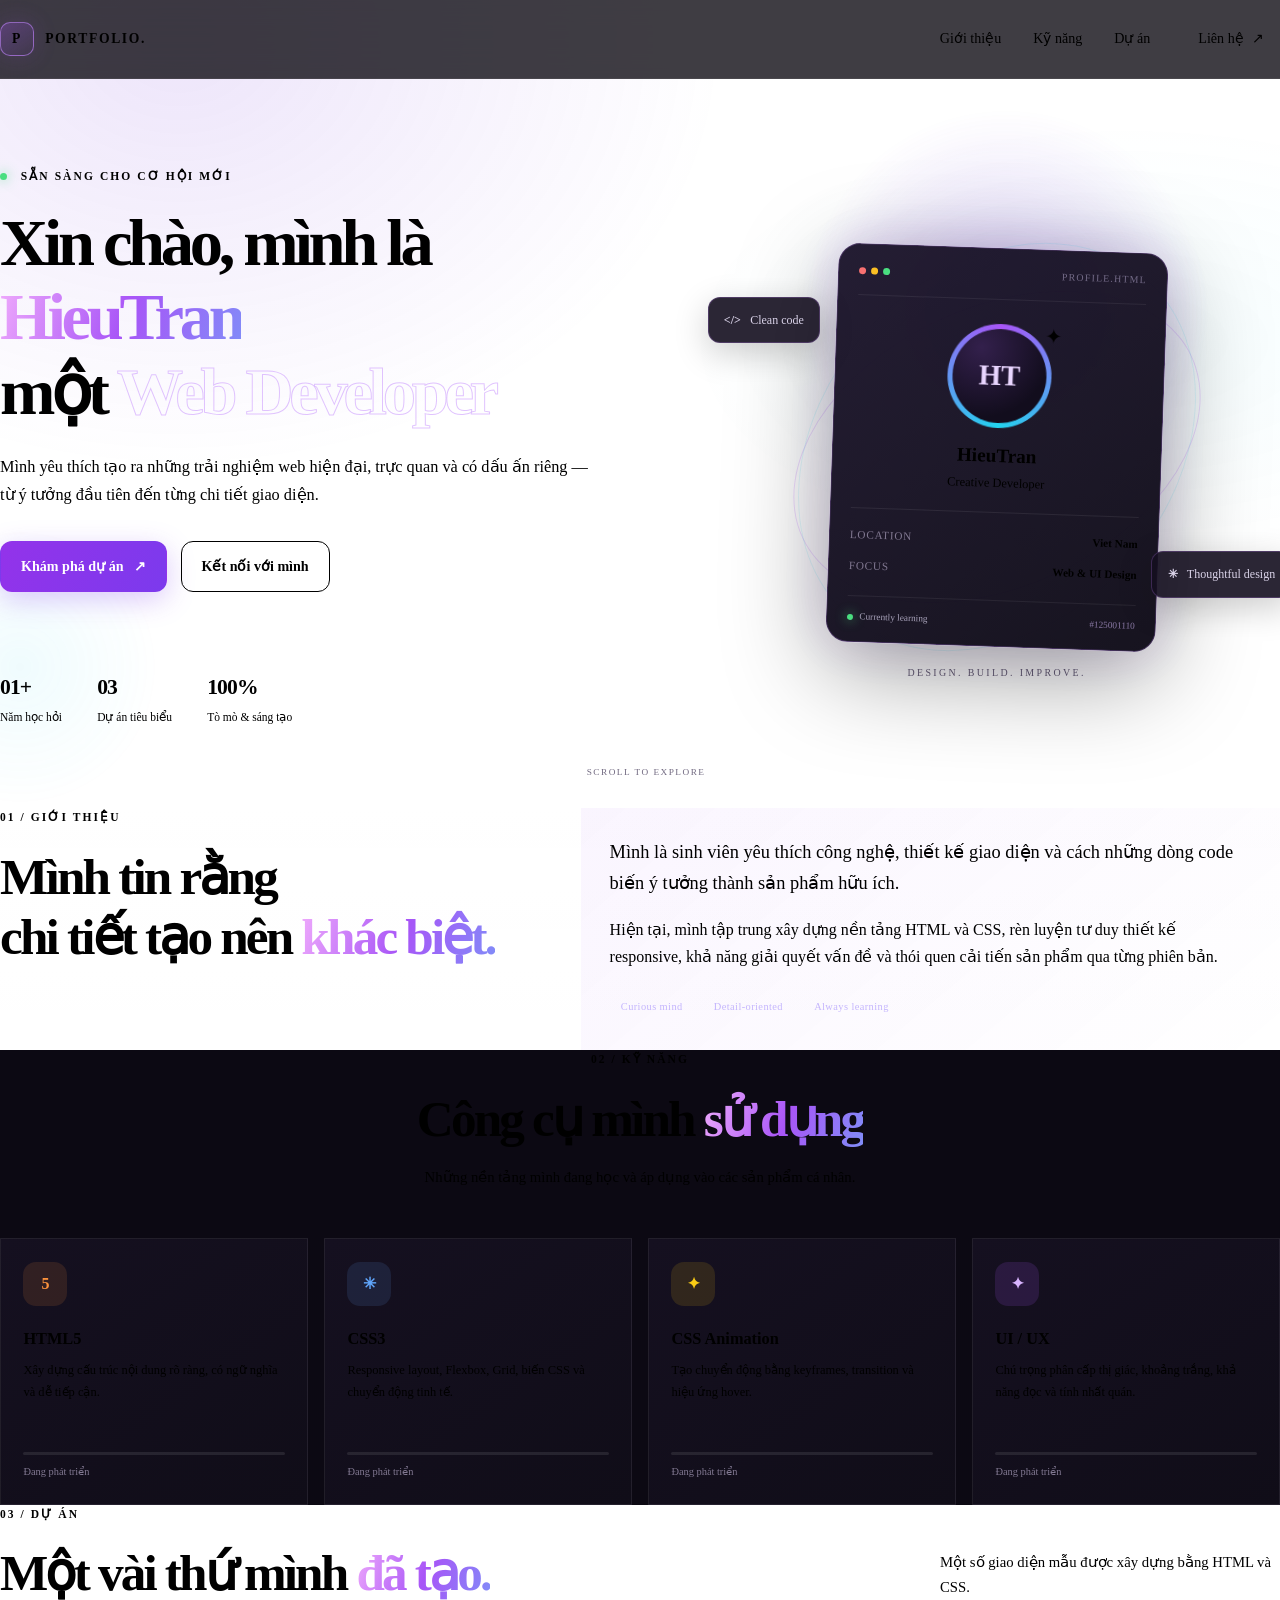
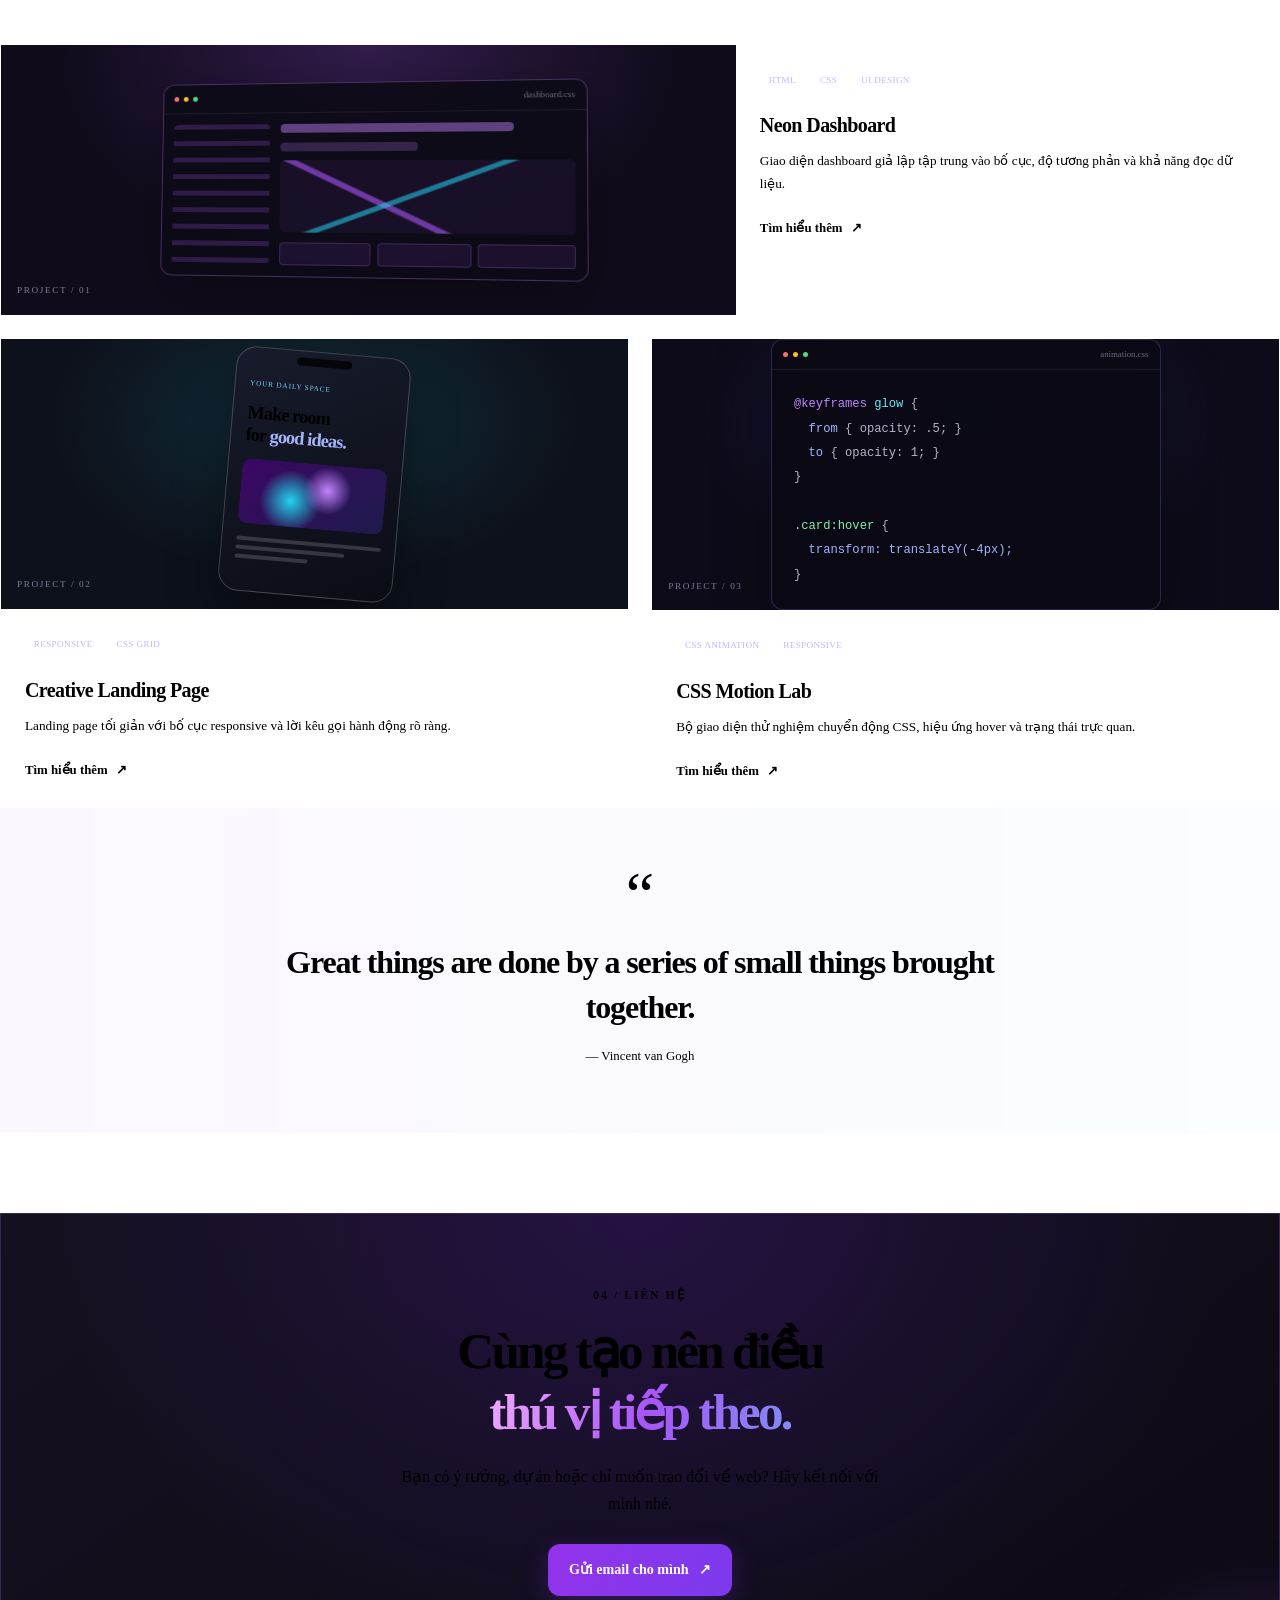
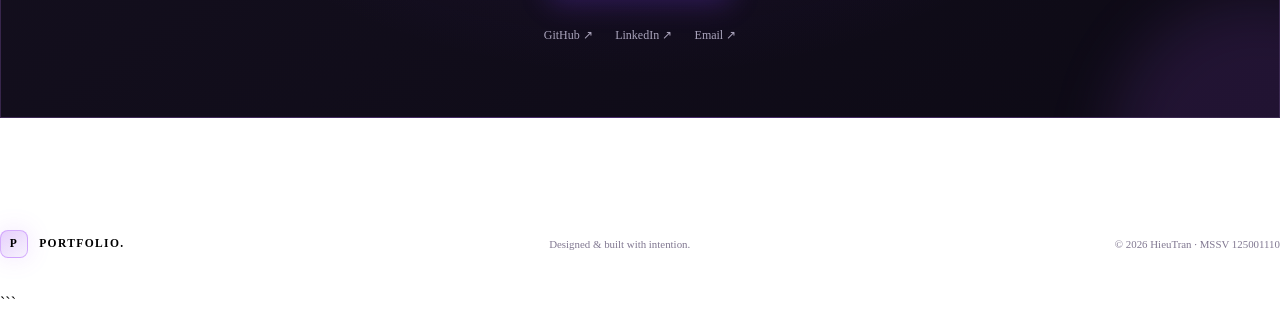
==== commit 77c5bf8a: "Update index.html" ====
--- a/Portfolio_Dark_Neon_125001110/index.html
+++ b/Portfolio_Dark_Neon_125001110/index.html
@@ -1,4 +1,3 @@
-```html
 <!doctype html>
 <html lang="vi">
 <head>
--- a/Portfolio_Dark_Neon_125001110/css/style.css
+++ b/Portfolio_Dark_Neon_125001110/css/style.css
@@ -1,7 +1,9 @@
+```css
 /* ==========================================================
    PORTFOLIO — Dark / Neon Purple
-   CSS variables + Flexbox/Grid + responsive + hover/focus
+   HTML + CSS ONLY — Responsive + CSS Animations
    ========================================================== */
+
 :root {
   color-scheme: dark;
   --primary-color: #a855f7;
@@ -28,234 +30,1495 @@
   --container-width: 1160px;
   --transition: 220ms ease;
 }
-* { box-sizing: border-box; }
-html { scroll-behavior: smooth; scroll-padding-top: 90px; }
-body { margin: 0; background: var(--bg-color); color: var(--text-color); font-family: var(--font-family); line-height: 1.7; overflow-x: hidden; }
-body::before { content: ""; position: fixed; inset: 0; z-index: -2; pointer-events: none; background: radial-gradient(ellipse at 14% 5%, rgba(109,40,217,.12), transparent 35%), radial-gradient(ellipse at 88% 38%, rgba(34,211,238,.045), transparent 28%); }
-a { color: inherit; text-decoration: none; }
-button, input, textarea { font: inherit; }
-button, a { -webkit-tap-highlight-color: transparent; }
-a:focus-visible, button:focus-visible { outline: 3px solid var(--accent-color); outline-offset: 4px; border-radius: 8px; }
-::selection { background: rgba(168,85,247,.45); color: white; }
-.container { width: min(var(--container-width), calc(100% - 3rem)); margin-inline: auto; }
-.skip-link { position: absolute; top: -100px; left: 1rem; z-index: 1000; padding: .75rem 1rem; background: var(--primary-color); color: white; border-radius: 8px; }
-.skip-link:focus { top: 1rem; }
-.site-header { position: sticky; top: 0; z-index: 100; border-bottom: 1px solid rgba(255,255,255,.055); background: rgba(9,7,15,.78); backdrop-filter: blur(18px); }
-.header-inner, .primary-nav, .brand, .hero-actions, .hero-meta, .profile-card-top, .window-dots, .profile-card-footer, .project-tags, .social-links, .footer-inner { display: flex; align-items: center; }
-.header-inner { min-height: 78px; justify-content: space-between; gap: 2rem; }
-.brand { gap: .7rem; font-weight: 800; font-size: .85rem; letter-spacing: .12em; }
-.brand-mark { display: grid; place-items: center; width: 34px; height: 34px; border: 1px solid rgba(192,132,252,.6); border-radius: 10px; background: linear-gradient(145deg, rgba(168,85,247,.28), rgba(109,40,217,.06)); color: var(--primary-bright); box-shadow: 0 0 24px rgba(168,85,247,.15); }
-.brand-dot { color: var(--primary-bright); }
-.primary-nav { gap: 2rem; color: var(--muted-color); font-size: .88rem; }
-.primary-nav a { transition: color var(--transition); }
-.primary-nav a:hover, .primary-nav a:focus-visible { color: white; }
-.primary-nav .nav-cta { padding: .6rem 1rem; border: 1px solid var(--border-color); border-radius: 999px; color: var(--text-color); }
-.nav-cta span { color: var(--primary-bright); margin-left: .3rem; }
-.menu-toggle { display: none; border: 1px solid var(--border-color); background: var(--surface-color); padding: .6rem; border-radius: 10px; }
-.menu-toggle span { display: block; width: 21px; height: 2px; margin: 4px; background: white; }
-.section-shell { position: relative; }
-.hero { display: flex; align-items: center; min-height: 680px; padding: 5.5rem 0 5rem; overflow: hidden; }
-.hero-grid { display: grid; grid-template-columns: 1.08fr .92fr; align-items: center; gap: 3rem; position: relative; z-index: 1; }
-.hero-glow { position: absolute; border-radius: 50%; filter: blur(2px); pointer-events: none; }
-.hero-glow-one { width: 420px; height: 420px; top: 3%; right: 5%; background: radial-gradient(circle, rgba(109,40,217,.2), transparent 68%); }
-.hero-glow-two { width: 280px; height: 280px; bottom: 0; left: -120px; background: radial-gradient(circle, rgba(34,211,238,.07), transparent 70%); }
-.eyebrow { color: var(--primary-bright); font-size: .72rem; font-weight: 700; letter-spacing: .18em; margin: 0 0 1.2rem; }
-.status-dot { display: inline-block; width: 7px; height: 7px; border-radius: 50%; background: #4ade80; box-shadow: 0 0 12px rgba(74,222,128,.8); margin-right: .55rem; }
-.hero h1 { max-width: 740px; margin: 0; font-size: clamp(2.7rem, 5.2vw, 4.7rem); line-height: 1.12; letter-spacing: -.065em; font-weight: 800; }
-.gradient-text { color: var(--primary-bright); background: linear-gradient(110deg, #f0abfc 0%, #a855f7 52%, #818cf8 100%); -webkit-background-clip: text; background-clip: text; -webkit-text-fill-color: transparent; }
-.outline-text { color: transparent; -webkit-text-stroke: 1px rgba(216,180,254,.8); }
-.hero-description { max-width: 590px; color: var(--muted-color); font-size: 1.02rem; margin: 1.5rem 0 2rem; }
-.hero-actions { flex-wrap: wrap; gap: .85rem; }
-.button { display: inline-flex; align-items: center; justify-content: center; gap: .65rem; min-height: 48px; padding: .8rem 1.25rem; border: 1px solid transparent; border-radius: 12px; font-weight: 700; font-size: .88rem; transition: transform var(--transition), box-shadow var(--transition), background var(--transition), border-color var(--transition); }
-.button:hover { transform: translateY(-3px); }
-.button-primary { background: linear-gradient(115deg, #9333ea, #7c3aed); color: white; box-shadow: 0 8px 28px rgba(124,58,237,.27); }
-.button-primary:hover { box-shadow: 0 12px 36px rgba(168,85,247,.4); }
-.button-ghost { border-color: var(--border-color); background: rgba(255,255,255,.025); color: var(--text-color); }
-.button-ghost:hover { background: rgba(168,85,247,.1); border-color: rgba(192,132,252,.5); }
-.hero-meta { gap: 2.2rem; margin-top: 3.2rem; padding-top: 1.5rem; border-top: 1px solid rgba(255,255,255,.08); }
-.hero-meta div { display: grid; gap: .15rem; }
-.hero-meta strong { font-size: 1.35rem; letter-spacing: -.04em; }
-.hero-meta span { font-size: .72rem; color: var(--muted-color); }
-.hero-visual { min-height: 470px; position: relative; display: grid; place-items: center; }
-.orbit { position: absolute; border: 1px solid rgba(168,85,247,.2); border-radius: 50%; transform: rotate(-25deg); }
-.orbit-one { width: 430px; height: 280px; }
-.orbit-two { width: 350px; height: 450px; border-color: rgba(34,211,238,.12); transform: rotate(42deg); }
-.profile-card { position: relative; z-index: 1; width: min(330px, 78%); padding: 1.15rem 1.25rem 1rem; border: 1px solid rgba(192,132,252,.25); border-radius: 22px; background: linear-gradient(145deg, rgba(27,20,43,.96), rgba(13,10,22,.96)); box-shadow: 0 25px 100px rgba(0,0,0,.4), 0 0 55px rgba(124,58,237,.12); transform: rotate(2deg); }
-.profile-card-top { justify-content: space-between; padding-bottom: .9rem; border-bottom: 1px solid rgba(255,255,255,.07); }
-.window-dots { gap: 5px; }
-.window-dots i, .code-top i, .art-top i { display: block; width: 7px; height: 7px; border-radius: 50%; background: #f87171; }
-.window-dots i:nth-child(2), .code-top i:nth-child(2), .art-top i:nth-child(2) { background: #fbbf24; }
-.window-dots i:nth-child(3), .code-top i:nth-child(3), .art-top i:nth-child(3) { background: #4ade80; }
-.card-label { color: #746b88; font-size: .62rem; letter-spacing: .12em; }
-.avatar-wrap { position: relative; width: 104px; margin: 1.5rem auto .8rem; }
-.avatar-ring { padding: 5px; border-radius: 50%; background: conic-gradient(from 0deg, #a855f7, #22d3ee, #a855f7); }
-.avatar { display: grid; place-items: center; width: 94px; height: 94px; border-radius: 50%; background: radial-gradient(circle at 30% 20%, #33204c, #120d1d 70%); color: #e9d5ff; font-weight: 800; font-size: 1.8rem; }
-.avatar-spark { position: absolute; top: -7px; right: -10px; color: var(--accent-color); font-size: 1.3rem; }
-.profile-name, .profile-role { text-align: center; margin: 0; }
-.profile-name { font-size: 1.2rem; font-weight: 800; }
-.profile-role { color: var(--primary-bright); font-size: .78rem; }
-.profile-divider { height: 1px; background: rgba(255,255,255,.08); margin: 1.1rem 0 .75rem; }
-.profile-data { display: flex; justify-content: space-between; gap: 1rem; padding: .35rem 0; font-size: .7rem; }
-.profile-data span { color: #817891; letter-spacing: .07em; }
-.profile-data strong { font-weight: 600; }
-.profile-card-footer { margin-top: .9rem; padding-top: .85rem; border-top: 1px solid rgba(255,255,255,.07); color: #aaa4bc; font-size: .58rem; white-space: nowrap; }
-.profile-card-footer .status-dot { width: 6px; height: 6px; margin-right: .4rem; }
-.footer-code { margin-left: auto; color: #8b7aa6; }
-.floating-tag { position: absolute; z-index: 2; padding: .75rem .95rem; border: 1px solid rgba(192,132,252,.23); border-radius: 12px; background: rgba(20,15,32,.9); box-shadow: 0 10px 35px rgba(0,0,0,.2); font-size: .75rem; color: #d9d2e8; animation: float 5s ease-in-out infinite; }
-.floating-tag span { color: var(--primary-bright); font-weight: 800; margin-right: .4rem; }
-.tag-code { top: 18%; left: -1%; }
-.tag-design { right: -2%; bottom: 18%; animation-delay: -2.5s; }
-.visual-caption { position: absolute; bottom: 0; color: #645b75; letter-spacing: .24em; font-size: .62rem; }
-@keyframes float { 0%,100% { transform: translateY(0); } 50% { transform: translateY(-9px); } }
-.scroll-cue { position: absolute; bottom: 1.4rem; left: 50%; transform: translateX(-50%); display: flex; align-items: center; gap: .7rem; color: #716980; font-size: .58rem; letter-spacing: .16em; }
-.scroll-cue span { width: 1px; height: 23px; background: linear-gradient(var(--primary-color), transparent); }
-.section { padding: var(--space-3xl) 0; }
-.section-about { border-top: 1px solid rgba(255,255,255,.04); background: linear-gradient(180deg, rgba(255,255,255,.012), transparent); }
-.about-grid { display: grid; grid-template-columns: .85fr 1.15fr; gap: 4rem; align-items: start; }
-.section-heading h2, .contact-panel h2 { margin: 0; font-size: clamp(2rem, 4vw, 3.2rem); line-height: 1.18; letter-spacing: -.055em; }
-.about-card { padding: 1.8rem; border: 1px solid var(--border-color); border-radius: var(--radius-md); background: linear-gradient(140deg, rgba(168,85,247,.06), rgba(255,255,255,.015)); }
-.about-card p { color: var(--muted-color); margin: 0 0 1rem; }
-.about-card .large-copy { color: var(--text-color); font-size: 1.15rem; line-height: 1.7; }
-.about-tags { display: flex; flex-wrap: wrap; gap: .55rem; margin-top: 1.4rem; }
-.about-tags span, .project-tags span { border: 1px solid var(--border-color); border-radius: 999px; padding: .35rem .7rem; color: #c4b5fd; font-size: .65rem; letter-spacing: .04em; }
-.section-skills { background: #0c0913; }
-.centered { text-align: center; max-width: 700px; margin: 0 auto 3rem; }
-.section-intro { max-width: 520px; color: var(--muted-color); font-size: .92rem; margin: 1rem 0 0; }
-.centered .section-intro { margin-inline: auto; }
-.skills-grid { display: grid; grid-template-columns: repeat(4, 1fr); gap: 1rem; }
-.skill-card { min-height: 260px; padding: 1.4rem; border: 1px solid rgba(255,255,255,.07); border-radius: var(--radius-md); background: linear-gradient(145deg, #151020, #100d18); transition: transform var(--transition), border-color var(--transition), box-shadow var(--transition); }
-.skill-card:hover { transform: translateY(-6px); border-color: rgba(168,85,247,.5); box-shadow: 0 15px 45px rgba(0,0,0,.2); }
-.skill-icon { display: grid; place-items: center; width: 44px; height: 44px; margin-bottom: 1.2rem; border-radius: 13px; font-weight: 800; font-size: 1rem; }
-.icon-html { color: #fb923c; background: rgba(251,146,60,.12); }
-.icon-css { color: #60a5fa; background: rgba(96,165,250,.12); }
-.icon-js { color: #facc15; background: rgba(250,204,21,.12); }
-.icon-ui { color: #d8b4fe; background: rgba(168,85,247,.15); }
-.skill-card h3 { margin: 0 0 .5rem; font-size: 1.02rem; }
-.skill-card p { min-height: 76px; color: var(--muted-color); font-size: .78rem; margin: 0 0 1rem; }
-.skill-level { height: 3px; overflow: hidden; background: rgba(255,255,255,.09); border-radius: 99px; }
-.skill-level span { display: block; height: 100%; background: linear-gradient(90deg, var(--primary-deep), var(--primary-bright)); border-radius: inherit; }
-.skill-card small { display: block; color: #817891; font-size: .65rem; margin-top: .5rem; }
-.section-projects { overflow: hidden; }
-.project-heading { display: flex; justify-content: space-between; align-items: end; gap: 2rem; margin-bottom: 2.5rem; }
-.project-heading .section-intro { max-width: 340px; margin-bottom: .2rem; }
-.projects-grid { display: grid; grid-template-columns: repeat(2, minmax(0, 1fr)); gap: 1.4rem; }
-.project-card { overflow: hidden; border: 1px solid rgba(255,255,255,.08); border-radius: var(--radius-md); background: var(--surface-color); transition: transform var(--transition), border-color var(--transition), box-shadow var(--transition); }
-.project-card:hover { transform: translateY(-5px); border-color: rgba(168,85,247,.45); box-shadow: 0 20px 55px rgba(0,0,0,.2); }
-.project-featured { grid-column: 1 / -1; display: grid; grid-template-columns: 1.15fr .85fr; }
-.project-art { min-height: 270px; position: relative; display: grid; place-items: center; overflow: hidden; background: radial-gradient(ellipse at 50% 0%, rgba(168,85,247,.22), transparent 60%), #100b1b; }
-.art-two { background: radial-gradient(ellipse at 50% 30%, rgba(34,211,238,.15), transparent 60%), #0d111b; }
-.art-three { background: radial-gradient(ellipse at 50% 30%, rgba(99,102,241,.2), transparent 60%), #0d0b19; }
-.art-window { width: 75%; max-width: 430px; border: 1px solid rgba(192,132,252,.32); border-radius: 12px; overflow: hidden; background: rgba(13,10,22,.92); box-shadow: 0 18px 55px rgba(0,0,0,.35); transform: perspective(900px) rotateY(-8deg) rotateX(3deg); }
-.art-top, .code-top { display: flex; align-items: center; gap: 5px; height: 30px; padding: 0 .7rem; border-bottom: 1px solid rgba(255,255,255,.07); }
-.art-top span, .code-top span { margin-left: auto; color: #716780; font-size: .55rem; }
-.art-top i, .code-top i { width: 5px; height: 5px; }
-.art-layout { display: grid; grid-template-columns: 25% 1fr; min-height: 165px; padding: .7rem; gap: .7rem; }
-.art-sidebar { border-radius: 5px; background: repeating-linear-gradient(to bottom, rgba(168,85,247,.22) 0 5px, transparent 5px 17px); }
-.art-content { display: flex; flex-direction: column; gap: .6rem; }
-.art-bar { height: 9px; width: 80%; border-radius: 4px; background: rgba(192,132,252,.45); }
-.art-bar.short { width: 48%; opacity: .45; }
-.art-chart { flex: 1; min-height: 55px; border-radius: 5px; background: linear-gradient(160deg, transparent 45%, rgba(34,211,238,.55) 46% 48%, transparent 49%), linear-gradient(25deg, transparent 35%, rgba(168,85,247,.6) 36% 38%, transparent 39%), rgba(168,85,247,.07); }
-.art-cards { display: flex; gap: .4rem; }
-.art-cards i { flex: 1; height: 23px; border: 1px solid rgba(192,132,252,.2); border-radius: 4px; background: rgba(168,85,247,.1); }
-.art-index { position: absolute; bottom: 1rem; left: 1rem; color: rgba(221,214,254,.55); font-size: .58rem; letter-spacing: .17em; }
-.phone-mock { position: relative; width: 175px; min-height: 245px; padding: 1.3rem .9rem .8rem; border: 1px solid rgba(255,255,255,.2); border-radius: 20px; background: linear-gradient(155deg, #171b2b, #0b0d15); box-shadow: 0 20px 50px rgba(0,0,0,.4); transform: rotate(5deg); }
-.phone-notch { position: absolute; width: 55px; height: 8px; top: 6px; left: 50%; transform: translateX(-50%); border-radius: 10px; background: #05060a; }
-.phone-kicker { color: #7dd3fc; font-size: .45rem; letter-spacing: .12em; margin-top: .6rem; }
-.phone-title { font-size: 1.15rem; line-height: 1.2; font-weight: 800; margin-top: .7rem; letter-spacing: -.05em; }
-.phone-title span { color: #a5b4fc; }
-.phone-shape { height: 65px; margin: .8rem 0; border-radius: 9px; background: radial-gradient(circle at 60% 40%, #c084fc, transparent 25%), radial-gradient(circle at 35% 60%, #22d3ee, transparent 30%), linear-gradient(135deg, #3b0764, #1e1b4b); }
-.phone-lines { display: grid; gap: 5px; }
-.phone-lines i { height: 4px; border-radius: 4px; background: rgba(255,255,255,.16); }
-.phone-lines i:nth-child(2) { width: 75%; }.phone-lines i:nth-child(3) { width: 50%; }
-.code-window { width: 75%; max-width: 390px; border: 1px solid rgba(129,140,248,.25); border-radius: 12px; overflow: hidden; background: rgba(10,9,20,.94); box-shadow: 0 20px 55px rgba(0,0,0,.35); }
-.code-lines { position: relative; padding: 1.4rem; color: #b9b2ca; font: .76rem/2 monospace; }
-.code-lines b { color: #c084fc; font-weight: 500; }.code-lines em { color: #67e8f9; font-style: normal; }.code-lines strong { color: #86efac; font-weight: 500; }.code-lines span { color: #a5b4fc; }
-.code-cursor { display: inline-block; width: 6px; height: 13px; margin-left: 3px; background: var(--primary-bright); vertical-align: middle; animation: blink 1s steps(2) infinite; }
-@keyframes blink { 50% { opacity: 0; } }
-.project-info { padding: 1.5rem; }
-.project-tags { flex-wrap: wrap; gap: .4rem; }
-.project-tags span { font-size: .57rem; padding: .25rem .55rem; }
-.project-info h3 { margin: 1rem 0 .5rem; font-size: 1.25rem; letter-spacing: -.03em; }
-.project-info p { color: var(--muted-color); font-size: .83rem; margin: 0 0 1.1rem; }
-.text-link { display: inline-flex; align-items: center; gap: .5rem; color: var(--primary-bright); font-size: .8rem; font-weight: 700; }
-.text-link span { transition: transform var(--transition); }
-.text-link:hover span { transform: translate(3px, -3px); }
-.quote-section { padding: 4rem 0; border-block: 1px solid rgba(255,255,255,.05); background: linear-gradient(90deg, rgba(168,85,247,.05), rgba(34,211,238,.025)); }
-.quote-inner { text-align: center; max-width: 760px; }
-.quote-mark { color: var(--primary-bright); font-family: Georgia, serif; font-size: 4rem; line-height: .7; }
-blockquote { margin: 1rem 0; font-size: clamp(1.25rem, 2.8vw, 2rem); font-weight: 600; line-height: 1.4; letter-spacing: -.035em; }
-.quote-inner p { color: var(--muted-color); font-size: .8rem; margin: 0; }
-.section-contact { padding: 5rem 0; }
-.contact-panel { position: relative; overflow: hidden; padding: 4.5rem 2rem; border: 1px solid rgba(192,132,252,.23); border-radius: var(--radius-lg); text-align: center; background: radial-gradient(ellipse at 50% 0%, rgba(109,40,217,.2), transparent 65%), linear-gradient(145deg, #151020, #0d0a15); }
-.contact-panel > *:not(.contact-orb) { position: relative; z-index: 1; }
-.contact-panel .eyebrow { margin-bottom: 1rem; }
-.contact-copy { max-width: 500px; margin: 1.3rem auto 1.7rem; color: var(--muted-color); }
-.contact-button { margin-bottom: 1.8rem; }
-.contact-orb { position: absolute; width: 300px; height: 300px; right: -130px; bottom: -180px; border-radius: 50%; background: rgba(168,85,247,.13); filter: blur(30px); }
-.social-links { justify-content: center; flex-wrap: wrap; gap: 1.4rem; }
-.social-links a { color: #aaa4bc; font-size: .75rem; transition: color var(--transition); }
-.social-links a:hover { color: white; }
-.site-footer { border-top: 1px solid rgba(255,255,255,.06); }
-.footer-inner { min-height: 90px; justify-content: space-between; gap: 1rem; }
-.footer-brand { font-size: .72rem; }
-.footer-brand .brand-mark { width: 28px; height: 28px; border-radius: 8px; }
-.footer-inner p { color: #817891; font-size: .68rem; margin: 0; }
+
+/* ========== RESET & GLOBAL ========== */
+
+* {
+  box-sizing: border-box;
+}
+
+html {
+  scroll-behavior: smooth;
+  scroll-padding-top: 90px;
+}
+
+body {
+  margin: 0;
+  background: var(--bg-color);
+  color: var(--text-color);
+  font-family: var(--font-family);
+  line-height: 1.7;
+  overflow-x: hidden;
+}
+
+body::before {
+  content: "";
+  position: fixed;
+  inset: 0;
+  z-index: -2;
+  pointer-events: none;
+  background:
+    radial-gradient(ellipse at 14% 5%, rgba(109,40,217,.12), transparent 35%),
+    radial-gradient(ellipse at 88% 38%, rgba(34,211,238,.045), transparent 28%);
+}
+
+a {
+  color: inherit;
+  text-decoration: none;
+}
+
+button,
+input,
+textarea {
+  font: inherit;
+}
+
+button,
+a {
+  -webkit-tap-highlight-color: transparent;
+}
+
+a:focus-visible,
+button:focus-visible {
+  outline: 3px solid var(--accent-color);
+  outline-offset: 4px;
+  border-radius: 8px;
+}
+
+::selection {
+  background: rgba(168,85,247,.45);
+  color: white;
+}
+
+.container {
+  width: min(var(--container-width), calc(100% - 3rem));
+  margin-inline: auto;
+}
+
+.skip-link {
+  position: absolute;
+  top: -100px;
+  left: 1rem;
+  z-index: 1000;
+  padding: .75rem 1rem;
+  background: var(--primary-color);
+  color: white;
+  border-radius: 8px;
+}
+
+.skip-link:focus {
+  top: 1rem;
+}
+
+/* ========== HEADER & NAVIGATION ========== */
+
+.site-header {
+  position: sticky;
+  top: 0;
+  z-index: 100;
+  border-bottom: 1px solid rgba(255,255,255,.055);
+  background: rgba(9,7,15,.78);
+  backdrop-filter: blur(18px);
+}
+
+.header-inner,
+.primary-nav,
+.brand,
+.hero-actions,
+.hero-meta,
+.profile-card-top,
+.window-dots,
+.profile-card-footer,
+.project-tags,
+.social-links,
+.footer-inner {
+  display: flex;
+  align-items: center;
+}
+
+.header-inner {
+  min-height: 78px;
+  justify-content: space-between;
+  gap: 2rem;
+}
+
+.brand {
+  gap: .7rem;
+  font-weight: 800;
+  font-size: .85rem;
+  letter-spacing: .12em;
+}
+
+.brand-mark {
+  display: grid;
+  place-items: center;
+  width: 34px;
+  height: 34px;
+  border: 1px solid rgba(192,132,252,.6);
+  border-radius: 10px;
+  background: linear-gradient(145deg, rgba(168,85,247,.28), rgba(109,40,217,.06));
+  color: var(--primary-bright);
+  box-shadow: 0 0 24px rgba(168,85,247,.15);
+}
+
+.brand-dot {
+  color: var(--primary-bright);
+}
+
+.primary-nav {
+  gap: 2rem;
+  color: var(--muted-color);
+  font-size: .88rem;
+}
+
+.primary-nav a {
+  transition: color var(--transition);
+}
+
+.primary-nav a:hover,
+.primary-nav a:focus-visible {
+  color: white;
+}
+
+.primary-nav .nav-cta {
+  padding: .6rem 1rem;
+  border: 1px solid var(--border-color);
+  border-radius: 999px;
+  color: var(--text-color);
+}
+
+.nav-cta span {
+  color: var(--primary-bright);
+  margin-left: .3rem;
+}
+
+/* JavaScript-free layout: no collapsible menu button */
+
+.menu-toggle {
+  display: none;
+}
+
+.menu-toggle span {
+  display: none;
+}
+
+/* ========== HERO SECTION ========== */
+
+.section-shell {
+  position: relative;
+}
+
+.hero {
+  display: flex;
+  align-items: center;
+  min-height: 680px;
+  padding: 5.5rem 0 5rem;
+  overflow: hidden;
+}
+
+.hero-grid {
+  display: grid;
+  grid-template-columns: 1.08fr .92fr;
+  align-items: center;
+  gap: 3rem;
+  position: relative;
+  z-index: 1;
+}
+
+.hero-glow {
+  position: absolute;
+  border-radius: 50%;
+  filter: blur(2px);
+  pointer-events: none;
+}
+
+.hero-glow-one {
+  width: 420px;
+  height: 420px;
+  top: 3%;
+  right: 5%;
+  background: radial-gradient(circle, rgba(109,40,217,.2), transparent 68%);
+}
+
+.hero-glow-two {
+  width: 280px;
+  height: 280px;
+  bottom: 0;
+  left: -120px;
+  background: radial-gradient(circle, rgba(34,211,238,.07), transparent 70%);
+}
+
+.eyebrow {
+  color: var(--primary-bright);
+  font-size: .72rem;
+  font-weight: 700;
+  letter-spacing: .18em;
+  margin: 0 0 1.2rem;
+}
+
+.status-dot {
+  display: inline-block;
+  width: 7px;
+  height: 7px;
+  border-radius: 50%;
+  background: #4ade80;
+  box-shadow: 0 0 12px rgba(74,222,128,.8);
+  margin-right: .55rem;
+}
+
+.hero h1 {
+  max-width: 740px;
+  margin: 0;
+  font-size: clamp(2.7rem, 5.2vw, 4.7rem);
+  line-height: 1.12;
+  letter-spacing: -.065em;
+  font-weight: 800;
+}
+
+.gradient-text {
+  color: var(--primary-bright);
+  background: linear-gradient(110deg, #f0abfc 0%, #a855f7 52%, #818cf8 100%);
+  -webkit-background-clip: text;
+  background-clip: text;
+  -webkit-text-fill-color: transparent;
+}
+
+.outline-text {
+  color: transparent;
+  -webkit-text-stroke: 1px rgba(216,180,254,.8);
+}
+
+.hero-description {
+  max-width: 590px;
+  color: var(--muted-color);
+  font-size: 1.02rem;
+  margin: 1.5rem 0 2rem;
+}
+
+.hero-actions {
+  flex-wrap: wrap;
+  gap: .85rem;
+}
+
+.button {
+  display: inline-flex;
+  align-items: center;
+  justify-content: center;
+  gap: .65rem;
+  min-height: 48px;
+  padding: .8rem 1.25rem;
+  border: 1px solid transparent;
+  border-radius: 12px;
+  font-weight: 700;
+  font-size: .88rem;
+  transition:
+    transform var(--transition),
+    box-shadow var(--transition),
+    background var(--transition),
+    border-color var(--transition);
+}
+
+.button:hover {
+  transform: translateY(-3px);
+}
+
+.button-primary {
+  background: linear-gradient(115deg, #9333ea, #7c3aed);
+  color: white;
+  box-shadow: 0 8px 28px rgba(124,58,237,.27);
+}
+
+.button-primary:hover {
+  box-shadow: 0 12px 36px rgba(168,85,247,.4);
+}
+
+.button-ghost {
+  border-color: var(--border-color);
+  background: rgba(255,255,255,.025);
+  color: var(--text-color);
+}
+
+.button-ghost:hover {
+  background: rgba(168,85,247,.1);
+  border-color: rgba(192,132,252,.5);
+}
+
+.hero-meta {
+  gap: 2.2rem;
+  margin-top: 3.2rem;
+  padding-top: 1.5rem;
+  border-top: 1px solid rgba(255,255,255,.08);
+}
+
+.hero-meta div {
+  display: grid;
+  gap: .15rem;
+}
+
+.hero-meta strong {
+  font-size: 1.35rem;
+  letter-spacing: -.04em;
+}
+
+.hero-meta span {
+  font-size: .72rem;
+  color: var(--muted-color);
+}
+
+/* ========== PROFILE CARD & ORBITS ========== */
+
+.hero-visual {
+  min-height: 470px;
+  position: relative;
+  display: grid;
+  place-items: center;
+}
+
+.orbit {
+  position: absolute;
+  border: 1px solid rgba(168,85,247,.2);
+  border-radius: 50%;
+  transform: rotate(-25deg);
+}
+
+.orbit-one {
+  width: 430px;
+  height: 280px;
+}
+
+.orbit-two {
+  width: 350px;
+  height: 450px;
+  border-color: rgba(34,211,238,.12);
+  transform: rotate(42deg);
+}
+
+.profile-card {
+  position: relative;
+  z-index: 1;
+  width: min(330px, 78%);
+  padding: 1.15rem 1.25rem 1rem;
+  border: 1px solid rgba(192,132,252,.25);
+  border-radius: 22px;
+  background: linear-gradient(145deg, rgba(27,20,43,.96), rgba(13,10,22,.96));
+  box-shadow: 0 25px 100px rgba(0,0,0,.4), 0 0 55px rgba(124,58,237,.12);
+  transform: rotate(2deg);
+}
+
+.profile-card-top {
+  justify-content: space-between;
+  padding-bottom: .9rem;
+  border-bottom: 1px solid rgba(255,255,255,.07);
+}
+
+.window-dots {
+  gap: 5px;
+}
+
+.window-dots i,
+.code-top i,
+.art-top i {
+  display: block;
+  width: 7px;
+  height: 7px;
+  border-radius: 50%;
+  background: #f87171;
+}
+
+.window-dots i:nth-child(2),
+.code-top i:nth-child(2),
+.art-top i:nth-child(2) {
+  background: #fbbf24;
+}
+
+.window-dots i:nth-child(3),
+.code-top i:nth-child(3),
+.art-top i:nth-child(3) {
+  background: #4ade80;
+}
+
+.card-label {
+  color: #746b88;
+  font-size: .62rem;
+  letter-spacing: .12em;
+}
+
+.avatar-wrap {
+  position: relative;
+  width: 104px;
+  margin: 1.5rem auto .8rem;
+}
+
+.avatar-ring {
+  padding: 5px;
+  border-radius: 50%;
+  background: conic-gradient(from 0deg, #a855f7, #22d3ee, #a855f7);
+}
+
+.avatar {
+  display: grid;
+  place-items: center;
+  width: 94px;
+  height: 94px;
+  border-radius: 50%;
+  background: radial-gradient(circle at 30% 20%, #33204c, #120d1d 70%);
+  color: #e9d5ff;
+  font-weight: 800;
+  font-size: 1.8rem;
+}
+
+.avatar-spark {
+  position: absolute;
+  top: -7px;
+  right: -10px;
+  color: var(--accent-color);
+  font-size: 1.3rem;
+}
+
+.profile-name,
+.profile-role {
+  text-align: center;
+  margin: 0;
+}
+
+.profile-name {
+  font-size: 1.2rem;
+  font-weight: 800;
+}
+
+.profile-role {
+  color: var(--primary-bright);
+  font-size: .78rem;
+}
+
+.profile-divider {
+  height: 1px;
+  background: rgba(255,255,255,.08);
+  margin: 1.1rem 0 .75rem;
+}
+
+.profile-data {
+  display: flex;
+  justify-content: space-between;
+  gap: 1rem;
+  padding: .35rem 0;
+  font-size: .7rem;
+}
+
+.profile-data span {
+  color: #817891;
+  letter-spacing: .07em;
+}
+
+.profile-data strong {
+  font-weight: 600;
+}
+
+.profile-card-footer {
+  margin-top: .9rem;
+  padding-top: .85rem;
+  border-top: 1px solid rgba(255,255,255,.07);
+  color: #aaa4bc;
+  font-size: .58rem;
+  white-space: nowrap;
+}
+
+.profile-card-footer .status-dot {
+  width: 6px;
+  height: 6px;
+  margin-right: .4rem;
+}
+
+.footer-code {
+  margin-left: auto;
+  color: #8b7aa6;
+}
+
+.floating-tag {
+  position: absolute;
+  z-index: 2;
+  padding: .75rem .95rem;
+  border: 1px solid rgba(192,132,252,.23);
+  border-radius: 12px;
+  background: rgba(20,15,32,.9);
+  box-shadow: 0 10px 35px rgba(0,0,0,.2);
+  font-size: .75rem;
+  color: #d9d2e8;
+  animation: float 5s ease-in-out infinite;
+}
+
+.floating-tag span {
+  color: var(--primary-bright);
+  font-weight: 800;
+  margin-right: .4rem;
+}
+
+.tag-code {
+  top: 18%;
+  left: -1%;
+}
+
+.tag-design {
+  right: -2%;
+  bottom: 18%;
+  animation-delay: -2.5s;
+}
+
+.visual-caption {
+  position: absolute;
+  bottom: 0;
+  color: #645b75;
+  letter-spacing: .24em;
+  font-size: .62rem;
+}
+
+@keyframes float {
+  0%, 100% {
+    transform: translateY(0);
+  }
+
+  50% {
+    transform: translateY(-9px);
+  }
+}
+
+.scroll-cue {
+  position: absolute;
+  bottom: 1.4rem;
+  left: 50%;
+  transform: translateX(-50%);
+  display: flex;
+  align-items: center;
+  gap: .7rem;
+  color: #716980;
+  font-size: .58rem;
+  letter-spacing: .16em;
+}
+
+.scroll-cue span {
+  width: 1px;
+  height: 23px;
+  background: linear-gradient(var(--primary-color), transparent);
+}
+
+/* ========== GENERAL SECTIONS ========== */
+
+.section {
+  padding: var(--space-3xl) 0;
+}
+
+.section-about {
+  border-top: 1px solid rgba(255,255,255,.04);
+  background: linear-gradient(180deg, rgba(255,255,255,.012), transparent);
+}
+
+.about-grid {
+  display: grid;
+  grid-template-columns: .85fr 1.15fr;
+  gap: 4rem;
+  align-items: start;
+}
+
+.section-heading h2,
+.contact-panel h2 {
+  margin: 0;
+  font-size: clamp(2rem, 4vw, 3.2rem);
+  line-height: 1.18;
+  letter-spacing: -.055em;
+}
+
+.about-card {
+  padding: 1.8rem;
+  border: 1px solid var(--border-color);
+  border-radius: var(--radius-md);
+  background: linear-gradient(140deg, rgba(168,85,247,.06), rgba(255,255,255,.015));
+}
+
+.about-card p {
+  color: var(--muted-color);
+  margin: 0 0 1rem;
+}
+
+.about-card .large-copy {
+  color: var(--text-color);
+  font-size: 1.15rem;
+  line-height: 1.7;
+}
+
+.about-tags {
+  display: flex;
+  flex-wrap: wrap;
+  gap: .55rem;
+  margin-top: 1.4rem;
+}
+
+.about-tags span,
+.project-tags span {
+  border: 1px solid var(--border-color);
+  border-radius: 999px;
+  padding: .35rem .7rem;
+  color: #c4b5fd;
+  font-size: .65rem;
+  letter-spacing: .04em;
+}
+
+/* ========== SKILLS ========== */
+
+.section-skills {
+  background: #0c0913;
+}
+
+.centered {
+  text-align: center;
+  max-width: 700px;
+  margin: 0 auto 3rem;
+}
+
+.section-intro {
+  max-width: 520px;
+  color: var(--muted-color);
+  font-size: .92rem;
+  margin: 1rem 0 0;
+}
+
+.centered .section-intro {
+  margin-inline: auto;
+}
+
+.skills-grid {
+  display: grid;
+  grid-template-columns: repeat(4, 1fr);
+  gap: 1rem;
+}
+
+.skill-card {
+  min-height: 260px;
+  padding: 1.4rem;
+  border: 1px solid rgba(255,255,255,.07);
+  border-radius: var(--radius-md);
+  background: linear-gradient(145deg, #151020, #100d18);
+  transition: transform var(--transition), border-color var(--transition), box-shadow var(--transition);
+}
+
+.skill-card:hover {
+  transform: translateY(-6px);
+  border-color: rgba(168,85,247,.5);
+  box-shadow: 0 15px 45px rgba(0,0,0,.2);
+}
+
+.skill-icon {
+  display: grid;
+  place-items: center;
+  width: 44px;
+  height: 44px;
+  margin-bottom: 1.2rem;
+  border-radius: 13px;
+  font-weight: 800;
+  font-size: 1rem;
+}
+
+.icon-html {
+  color: #fb923c;
+  background: rgba(251,146,60,.12);
+}
+
+.icon-css {
+  color: #60a5fa;
+  background: rgba(96,165,250,.12);
+}
+
+.icon-js {
+  color: #facc15;
+  background: rgba(250,204,21,.12);
+}
+
+.icon-ui {
+  color: #d8b4fe;
+  background: rgba(168,85,247,.15);
+}
+
+.skill-card h3 {
+  margin: 0 0 .5rem;
+  font-size: 1.02rem;
+}
+
+.skill-card p {
+  min-height: 76px;
+  color: var(--muted-color);
+  font-size: .78rem;
+  margin: 0 0 1rem;
+}
+
+.skill-level {
+  height: 3px;
+  overflow: hidden;
+  background: rgba(255,255,255,.09);
+  border-radius: 99px;
+}
+
+.skill-level span {
+  display: block;
+  height: 100%;
+  background: linear-gradient(90deg, var(--primary-deep), var(--primary-bright));
+  border-radius: inherit;
+}
+
+.skill-card small {
+  display: block;
+  color: #817891;
+  font-size: .65rem;
+  margin-top: .5rem;
+}
+
+/* ========== PROJECTS ========== */
+
+.section-projects {
+  overflow: hidden;
+}
+
+.project-heading {
+  display: flex;
+  justify-content: space-between;
+  align-items: end;
+  gap: 2rem;
+  margin-bottom: 2.5rem;
+}
+
+.project-heading .section-intro {
+  max-width: 340px;
+  margin-bottom: .2rem;
+}
+
+.projects-grid {
+  display: grid;
+  grid-template-columns: repeat(2, minmax(0, 1fr));
+  gap: 1.4rem;
+}
+
+.project-card {
+  overflow: hidden;
+  border: 1px solid rgba(255,255,255,.08);
+  border-radius: var(--radius-md);
+  background: var(--surface-color);
+  transition: transform var(--transition), border-color var(--transition), box-shadow var(--transition);
+}
+
+.project-card:hover {
+  transform: translateY(-5px);
+  border-color: rgba(168,85,247,.45);
+  box-shadow: 0 20px 55px rgba(0,0,0,.2);
+}
+
+.project-featured {
+  grid-column: 1 / -1;
+  display: grid;
+  grid-template-columns: 1.15fr .85fr;
+}
+
+.project-art {
+  min-height: 270px;
+  position: relative;
+  display: grid;
+  place-items: center;
+  overflow: hidden;
+  background: radial-gradient(ellipse at 50% 0%, rgba(168,85,247,.22), transparent 60%), #100b1b;
+}
+
+.art-two {
+  background: radial-gradient(ellipse at 50% 30%, rgba(34,211,238,.15), transparent 60%), #0d111b;
+}
+
+.art-three {
+  background: radial-gradient(ellipse at 50% 30%, rgba(99,102,241,.2), transparent 60%), #0d0b19;
+}
+
+.art-window {
+  width: 75%;
+  max-width: 430px;
+  border: 1px solid rgba(192,132,252,.32);
+  border-radius: 12px;
+  overflow: hidden;
+  background: rgba(13,10,22,.92);
+  box-shadow: 0 18px 55px rgba(0,0,0,.35);
+  transform: perspective(900px) rotateY(-8deg) rotateX(3deg);
+}
+
+.art-top,
+.code-top {
+  display: flex;
+  align-items: center;
+  gap: 5px;
+  height: 30px;
+  padding: 0 .7rem;
+  border-bottom: 1px solid rgba(255,255,255,.07);
+}
+
+.art-top span,
+.code-top span {
+  margin-left: auto;
+  color: #716780;
+  font-size: .55rem;
+}
+
+.art-top i,
+.code-top i {
+  width: 5px;
+  height: 5px;
+}
+
+.art-layout {
+  display: grid;
+  grid-template-columns: 25% 1fr;
+  min-height: 165px;
+  padding: .7rem;
+  gap: .7rem;
+}
+
+.art-sidebar {
+  border-radius: 5px;
+  background: repeating-linear-gradient(to bottom, rgba(168,85,247,.22) 0 5px, transparent 5px 17px);
+}
+
+.art-content {
+  display: flex;
+  flex-direction: column;
+  gap: .6rem;
+}
+
+.art-bar {
+  height: 9px;
+  width: 80%;
+  border-radius: 4px;
+  background: rgba(192,132,252,.45);
+}
+
+.art-bar.short {
+  width: 48%;
+  opacity: .45;
+}
+
+.art-chart {
+  flex: 1;
+  min-height: 55px;
+  border-radius: 5px;
+  background:
+    linear-gradient(160deg, transparent 45%, rgba(34,211,238,.55) 46% 48%, transparent 49%),
+    linear-gradient(25deg, transparent 35%, rgba(168,85,247,.6) 36% 38%, transparent 39%),
+    rgba(168,85,247,.07);
+}
+
+.art-cards {
+  display: flex;
+  gap: .4rem;
+}
+
+.art-cards i {
+  flex: 1;
+  height: 23px;
+  border: 1px solid rgba(192,132,252,.2);
+  border-radius: 4px;
+  background: rgba(168,85,247,.1);
+}
+
+.art-index {
+  position: absolute;
+  bottom: 1rem;
+  left: 1rem;
+  color: rgba(221,214,254,.55);
+  font-size: .58rem;
+  letter-spacing: .17em;
+}
+
+/* Phone project preview */
+
+.phone-mock {
+  position: relative;
+  width: 175px;
+  min-height: 245px;
+  padding: 1.3rem .9rem .8rem;
+  border: 1px solid rgba(255,255,255,.2);
+  border-radius: 20px;
+  background: linear-gradient(155deg, #171b2b, #0b0d15);
+  box-shadow: 0 20px 50px rgba(0,0,0,.4);
+  transform: rotate(5deg);
+}
+
+.phone-notch {
+  position: absolute;
+  width: 55px;
+  height: 8px;
+  top: 6px;
+  left: 50%;
+  transform: translateX(-50%);
+  border-radius: 10px;
+  background: #05060a;
+}
+
+.phone-kicker {
+  color: #7dd3fc;
+  font-size: .45rem;
+  letter-spacing: .12em;
+  margin-top: .6rem;
+}
+
+.phone-title {
+  font-size: 1.15rem;
+  line-height: 1.2;
+  font-weight: 800;
+  margin-top: .7rem;
+  letter-spacing: -.05em;
+}
+
+.phone-title span {
+  color: #a5b4fc;
+}
+
+.phone-shape {
+  height: 65px;
+  margin: .8rem 0;
+  border-radius: 9px;
+  background:
+    radial-gradient(circle at 60% 40%, #c084fc, transparent 25%),
+    radial-gradient(circle at 35% 60%, #22d3ee, transparent 30%),
+    linear-gradient(135deg, #3b0764, #1e1b4b);
+}
+
+.phone-lines {
+  display: grid;
+  gap: 5px;
+}
+
+.phone-lines i {
+  height: 4px;
+  border-radius: 4px;
+  background: rgba(255,255,255,.16);
+}
+
+.phone-lines i:nth-child(2) {
+  width: 75%;
+}
+
+.phone-lines i:nth-child(3) {
+  width: 50%;
+}
+
+/* CSS code preview */
+
+.code-window {
+  width: 75%;
+  max-width: 390px;
+  border: 1px solid rgba(129,140,248,.25);
+  border-radius: 12px;
+  overflow: hidden;
+  background: rgba(10,9,20,.94);
+  box-shadow: 0 20px 55px rgba(0,0,0,.35);
+}
+
+.code-lines {
+  position: relative;
+  padding: 1.4rem;
+  color: #b9b2ca;
+  font: .76rem/2 monospace;
+}
+
+.code-lines b {
+  color: #c084fc;
+  font-weight: 500;
+}
+
+.code-lines em {
+  color: #67e8f9;
+  font-style: normal;
+}
+
+.code-lines strong {
+  color: #86efac;
+  font-weight: 500;
+}
+
+.code-lines span {
+  color: #a5b4fc;
+}
+
+.code-cursor {
+  display: inline-block;
+  width: 6px;
+  height: 13px;
+  margin-left: 3px;
+  background: var(--primary-bright);
+  vertical-align: middle;
+  animation: blink 1s steps(2) infinite;
+}
+
+@keyframes blink {
+  50% {
+    opacity: 0;
+  }
+}
+
+.project-info {
+  padding: 1.5rem;
+}
+
+.project-tags {
+  flex-wrap: wrap;
+  gap: .4rem;
+}
+
+.project-tags span {
+  font-size: .57rem;
+  padding: .25rem .55rem;
+}
+
+.project-info h3 {
+  margin: 1rem 0 .5rem;
+  font-size: 1.25rem;
+  letter-spacing: -.03em;
+}
+
+.project-info p {
+  color: var(--muted-color);
+  font-size: .83rem;
+  margin: 0 0 1.1rem;
+}
+
+.text-link {
+  display: inline-flex;
+  align-items: center;
+  gap: .5rem;
+  color: var(--primary-bright);
+  font-size: .8rem;
+  font-weight: 700;
+}
+
+.text-link span {
+  transition: transform var(--transition);
+}
+
+.text-link:hover span {
+  transform: translate(3px, -3px);
+}
+
+/* ========== QUOTE ========== */
+
+.quote-section {
+  padding: 4rem 0;
+  border-block: 1px solid rgba(255,255,255,.05);
+  background: linear-gradient(90deg, rgba(168,85,247,.05), rgba(34,211,238,.025));
+}
+
+.quote-inner {
+  text-align: center;
+  max-width: 760px;
+}
+
+.quote-mark {
+  color: var(--primary-bright);
+  font-family: Georgia, serif;
+  font-size: 4rem;
+  line-height: .7;
+}
+
+blockquote {
+  margin: 1rem 0;
+  font-size: clamp(1.25rem, 2.8vw, 2rem);
+  font-weight: 600;
+  line-height: 1.4;
+  letter-spacing: -.035em;
+}
+
+.quote-inner p {
+  color: var(--muted-color);
+  font-size: .8rem;
+  margin: 0;
+}
+
+/* ========== CONTACT ========== */
+
+.section-contact {
+  padding: 5rem 0;
+}
+
+.contact-panel {
+  position: relative;
+  overflow: hidden;
+  padding: 4.5rem 2rem;
+  border: 1px solid rgba(192,132,252,.23);
+  border-radius: var(--radius-lg);
+  text-align: center;
+  background:
+    radial-gradient(ellipse at 50% 0%, rgba(109,40,217,.2), transparent 65%),
+    linear-gradient(145deg, #151020, #0d0a15);
+}
+
+.contact-panel > *:not(.contact-orb) {
+  position: relative;
+  z-index: 1;
+}
+
+.contact-panel .eyebrow {
+  margin-bottom: 1rem;
+}
+
+.contact-copy {
+  max-width: 500px;
+  margin: 1.3rem auto 1.7rem;
+  color: var(--muted-color);
+}
+
+.contact-button {
+  margin-bottom: 1.8rem;
+}
+
+.contact-orb {
+  position: absolute;
+  width: 300px;
+  height: 300px;
+  right: -130px;
+  bottom: -180px;
+  border-radius: 50%;
+  background: rgba(168,85,247,.13);
+  filter: blur(30px);
+}
+
+.social-links {
+  justify-content: center;
+  flex-wrap: wrap;
+  gap: 1.4rem;
+}
+
+.social-links a {
+  color: #aaa4bc;
+  font-size: .75rem;
+  transition: color var(--transition);
+}
+
+.social-links a:hover {
+  color: white;
+}
+
+/* ========== FOOTER ========== */
+
+.site-footer {
+  border-top: 1px solid rgba(255,255,255,.06);
+}
+
+.footer-inner {
+  min-height: 90px;
+  justify-content: space-between;
+  gap: 1rem;
+}
+
+.footer-brand {
+  font-size: .72rem;
+}
+
+.footer-brand .brand-mark {
+  width: 28px;
+  height: 28px;
+  border-radius: 8px;
+}
+
+.footer-inner p {
+  color: #817891;
+  font-size: .68rem;
+  margin: 0;
+}
+
+/* ========== CSS-ONLY ENTRANCE ANIMATIONS ========== */
+
+.reveal {
+  animation: reveal-up .8s ease both;
+}
+
+.reveal-delay-1 {
+  animation: reveal-up .8s .15s ease both;
+}
+
+.reveal-delay-2 {
+  animation: reveal-up .8s .3s ease both;
+}
+
+.reveal-delay-3 {
+  animation: reveal-up .8s .45s ease both;
+}
+
+@keyframes reveal-up {
+  from {
+    opacity: 0;
+    transform: translateY(22px);
+  }
+
+  to {
+    opacity: 1;
+    transform: translateY(0);
+  }
+}
+
+/* ========== TABLET ========== */
 
 @media (max-width: 950px) {
-  .hero { min-height: auto; padding: 5rem 0 6rem; }
-  .hero-grid { grid-template-columns: 1fr 1fr; gap: 1.5rem; }
-  .hero h1 { font-size: clamp(2.5rem, 5.6vw, 4rem); }
-  .hero-meta { gap: 1.2rem; }
-  .hero-visual { min-height: 420px; }
-  .orbit-one { width: 350px; height: 240px; }.orbit-two { width: 300px; height: 390px; }
-  .skills-grid { grid-template-columns: repeat(2, 1fr); }
-  .about-grid { gap: 2rem; }
-}
+  .hero {
+    min-height: auto;
+    padding: 5rem 0 6rem;
+  }
+
+  .hero-grid {
+    grid-template-columns: 1fr 1fr;
+    gap: 1.5rem;
+  }
+
+  .hero h1 {
+    font-size: clamp(2.5rem, 5.6vw, 4rem);
+  }
+
+  .hero-meta {
+    gap: 1.2rem;
+  }
+
+  .hero-visual {
+    min-height: 420px;
+  }
+
+  .orbit-one {
+    width: 350px;
+    height: 240px;
+  }
+
+  .orbit-two {
+    width: 300px;
+    height: 390px;
+  }
+
+  .skills-grid {
+    grid-template-columns: repeat(2, 1fr);
+  }
+
+  .about-grid {
+    gap: 2rem;
+  }
+}
+
+/* ========== MOBILE ========== */
+
 @media (max-width: 700px) {
-  .container { width: min(100% - 2rem, var(--container-width)); }
-  .header-inner { min-height: 68px; }
-  .menu-toggle { display: block; cursor: pointer; }
-  .primary-nav { display: none; position: absolute; top: calc(100% + 1px); left: 0; right: 0; padding: 1rem; flex-direction: column; align-items: stretch; gap: 0; background: rgba(12,9,19,.98); border-bottom: 1px solid var(--border-color); }
-  .primary-nav.is-open { display: flex; }
-  .primary-nav a { padding: .85rem 1rem; }
-  .primary-nav .nav-cta { margin-top: .4rem; text-align: center; }
-  .hero { padding: 4rem 0 5rem; }
-  .hero-grid { grid-template-columns: 1fr; }
-  .hero-copy { position: relative; z-index: 2; }
-  .hero h1 { font-size: clamp(2.55rem, 11vw, 4rem); }
-  .hero-description { font-size: .95rem; }
-  .hero-meta { gap: 1rem; justify-content: space-between; margin-top: 2.4rem; }
-  .hero-meta strong { font-size: 1.15rem; }
-  .hero-meta span { font-size: .65rem; }
-  .hero-visual { min-height: 410px; margin-top: .5rem; }
-  .tag-code { left: 0; }.tag-design { right: 0; }
-  .scroll-cue { bottom: .6rem; }
-  .section { padding: 4rem 0; }
-  .about-grid { grid-template-columns: 1fr; gap: 1.5rem; }
-  .about-card { padding: 1.3rem; }
-  .centered { margin-bottom: 2rem; }
-  .skills-grid { gap: .75rem; }
-  .skill-card { padding: 1rem; min-height: 0; }
-  .skill-card p { min-height: 100px; font-size: .75rem; }
-  .project-heading { display: block; }
-  .project-heading .section-intro { margin-top: 1rem; }
-  .projects-grid { grid-template-columns: 1fr; }
-  .project-featured { grid-column: auto; grid-template-columns: 1fr; }
-  .project-art { min-height: 245px; }
-  .contact-panel { padding: 3.5rem 1.25rem; }
-  .footer-inner { padding: 1.5rem 0; flex-direction: column; align-items: flex-start; }
-}
+  .container {
+    width: min(calc(100% - 2rem), var(--container-width));
+  }
+
+  /* Navigation stays visible without JavaScript */
+  .header-inner {
+    min-height: auto;
+    padding-top: 1rem;
+    padding-bottom: 1rem;
+    align-items: flex-start;
+    flex-direction: column;
+    gap: .75rem;
+  }
+
+  .menu-toggle {
+    display: none;
+  }
+
+  .primary-nav {
+    display: flex;
+    position: static;
+    width: 100%;
+    flex-direction: row;
+    flex-wrap: wrap;
+    align-items: center;
+    gap: .35rem .8rem;
+    padding: 0;
+    background: transparent;
+    border: 0;
+    font-size: .8rem;
+  }
+
+  .primary-nav a {
+    padding: .4rem 0;
+  }
+
+  .primary-nav .nav-cta {
+    margin-top: 0;
+    text-align: center;
+  }
+
+  .hero {
+    padding: 4rem 0 5rem;
+  }
+
+  .hero-grid {
+    grid-template-columns: 1fr;
+  }
+
+  .hero-copy {
+    position: relative;
+    z-index: 2;
+  }
+
+  .hero h1 {
+    font-size: clamp(2.55rem, 11vw, 4rem);
+  }
+
+  .hero-description {
+    font-size: .95rem;
+  }
+
+  .hero-meta {
+    gap: 1rem;
+    justify-content: space-between;
+    margin-top: 2.4rem;
+  }
+
+  .hero-meta strong {
+    font-size: 1.15rem;
+  }
+
+  .hero-meta span {
+    font-size: .65rem;
+  }
+
+  .hero-visual {
+    min-height: 410px;
+    margin-top: .5rem;
+  }
+
+  .tag-code {
+    left: 0;
+  }
+
+  .tag-design {
+    right: 0;
+  }
+
+  .scroll-cue {
+    bottom: .6rem;
+  }
+
+  .section {
+    padding: 4rem 0;
+  }
+
+  .about-grid {
+    grid-template-columns: 1fr;
+    gap: 1.5rem;
+  }
+
+  .about-card {
+    padding: 1.3rem;
+  }
+
+  .centered {
+    margin-bottom: 2rem;
+  }
+
+  .skills-grid {
+    gap: .75rem;
+  }
+
+  .skill-card {
+    padding: 1rem;
+    min-height: 0;
+  }
+
+  .skill-card p {
+    min-height: 100px;
+    font-size: .75rem;
+  }
+
+  .project-heading {
+    display: block;
+  }
+
+  .project-heading .section-intro {
+    margin-top: 1rem;
+  }
+
+  .projects-grid {
+    grid-template-columns: 1fr;
+  }
+
+  .project-featured {
+    grid-column: auto;
+    grid-template-columns: 1fr;
+  }
+
+  .project-art {
+    min-height: 245px;
+  }
+
+  .contact-panel {
+    padding: 3.5rem 1.25rem;
+  }
+
+  .footer-inner {
+    padding: 1.5rem 0;
+    flex-direction: column;
+    align-items: flex-start;
+  }
+}
+
+/* ========== SMALL MOBILE ========== */
+
 @media (max-width: 390px) {
-  .hero-actions { align-items: stretch; flex-direction: column; }
-  .hero-actions .button { width: 100%; }
-  .hero-meta { gap: .55rem; }
-  .hero-meta strong { font-size: 1rem; }
-  .hero-meta span { max-width: 90px; }
-  .profile-card { width: 84%; }
-  .floating-tag { font-size: .65rem; padding: .6rem .7rem; }
-  .skills-grid { grid-template-columns: 1fr; }
-  .skill-card p { min-height: 0; }
-}
+  .hero-actions {
+    align-items: stretch;
+    flex-direction: column;
+  }
+
+  .hero-actions .button {
+    width: 100%;
+  }
+
+  .hero-meta {
+    gap: .55rem;
+  }
+
+  .hero-meta strong {
+    font-size: 1rem;
+  }
+
+  .hero-meta span {
+    max-width: 90px;
+  }
+
+  .profile-card {
+    width: 84%;
+  }
+
+  .floating-tag {
+    font-size: .65rem;
+    padding: .6rem .7rem;
+  }
+
+  .skills-grid {
+    grid-template-columns: 1fr;
+  }
+
+  .skill-card p {
+    min-height: 0;
+  }
+}
+
+/* ========== ACCESSIBILITY: REDUCED MOTION ========== */
+
 @media (prefers-reduced-motion: reduce) {
-  *, *::before, *::after { scroll-behavior: auto !important; animation-duration: .01ms !important; animation-iteration-count: 1 !important; transition-duration: .01ms !important; }
-}
+  *,
+  *::before,
+  *::after {
+    scroll-behavior: auto !important;
+    animation-duration: .01ms !important;
+    animation-iteration-count: 1 !important;
+    transition-duration: .01ms !important;
+  }
+
+  .reveal,
+  .reveal-delay-1,
+  .reveal-delay-2,
+  .reveal-delay-3 {
+    animation: none;
+    opacity: 1;
+    transform: none;
+  }
+}
+```
